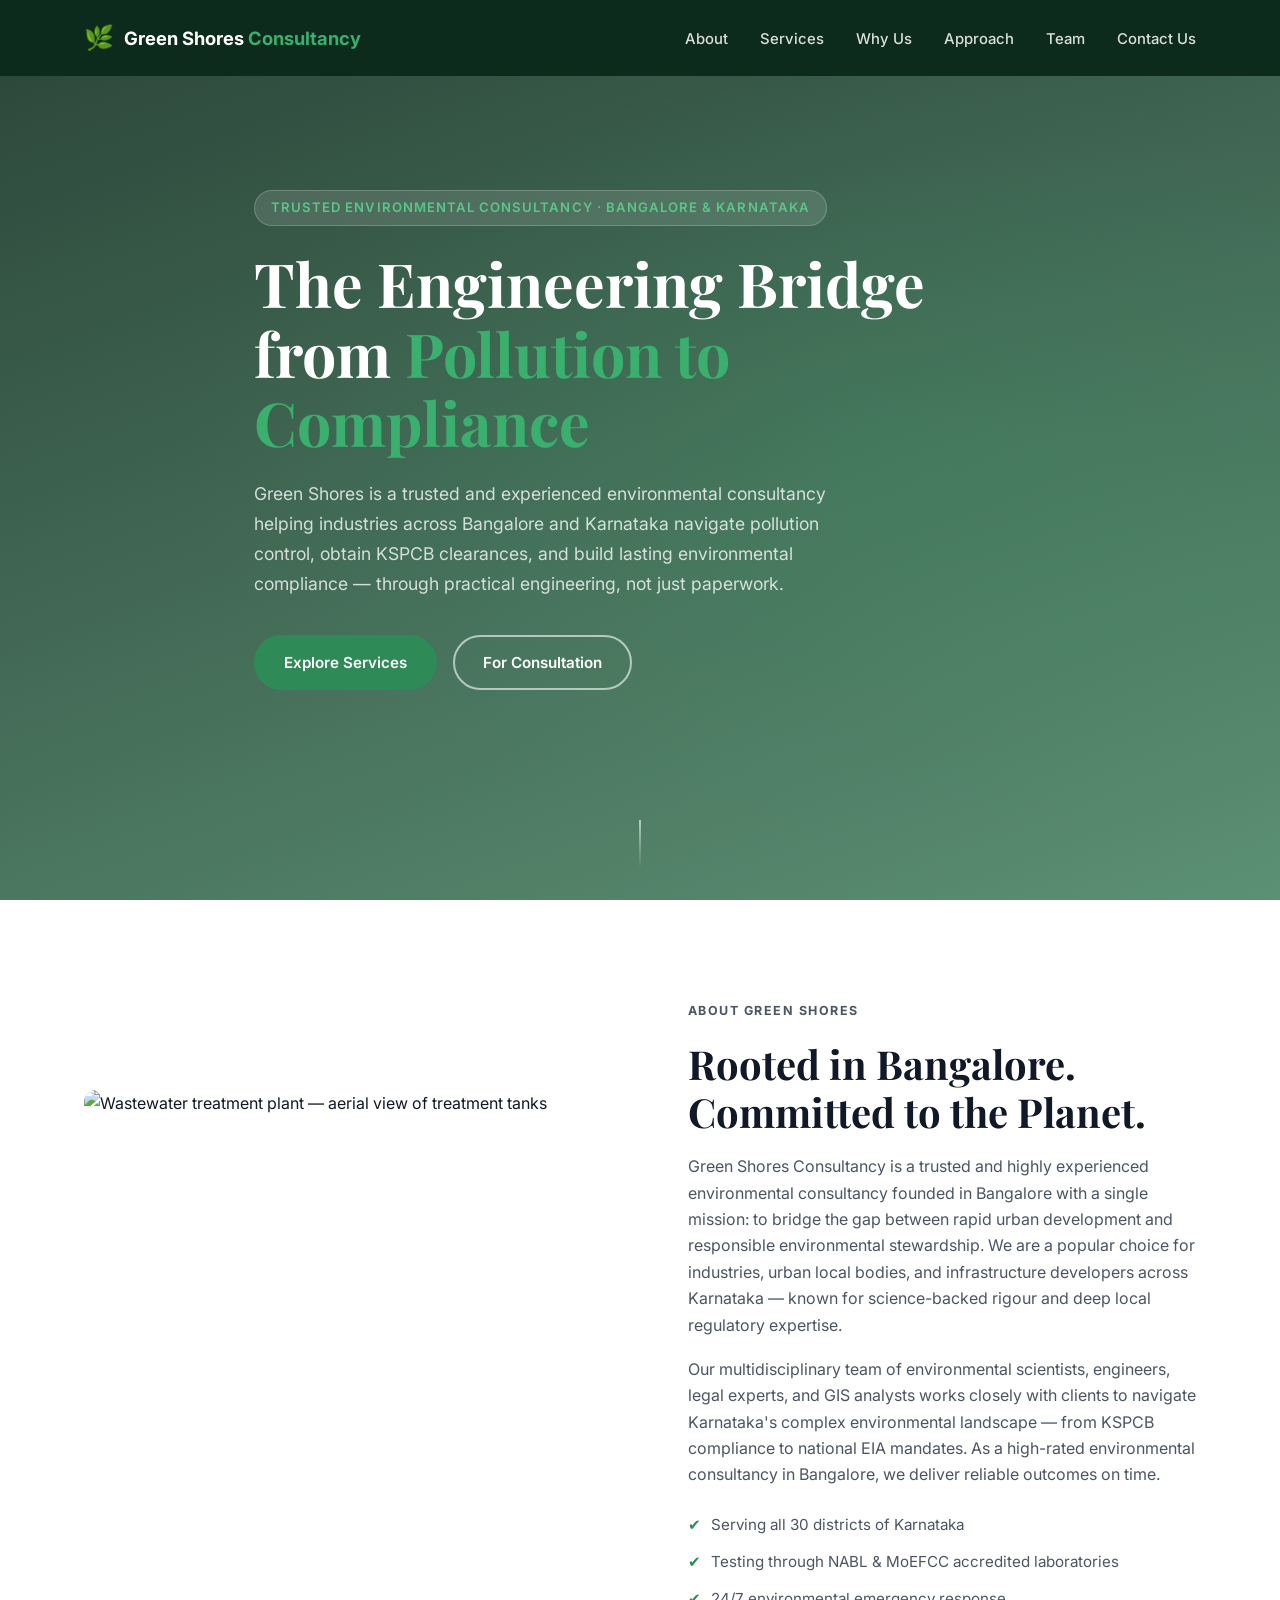
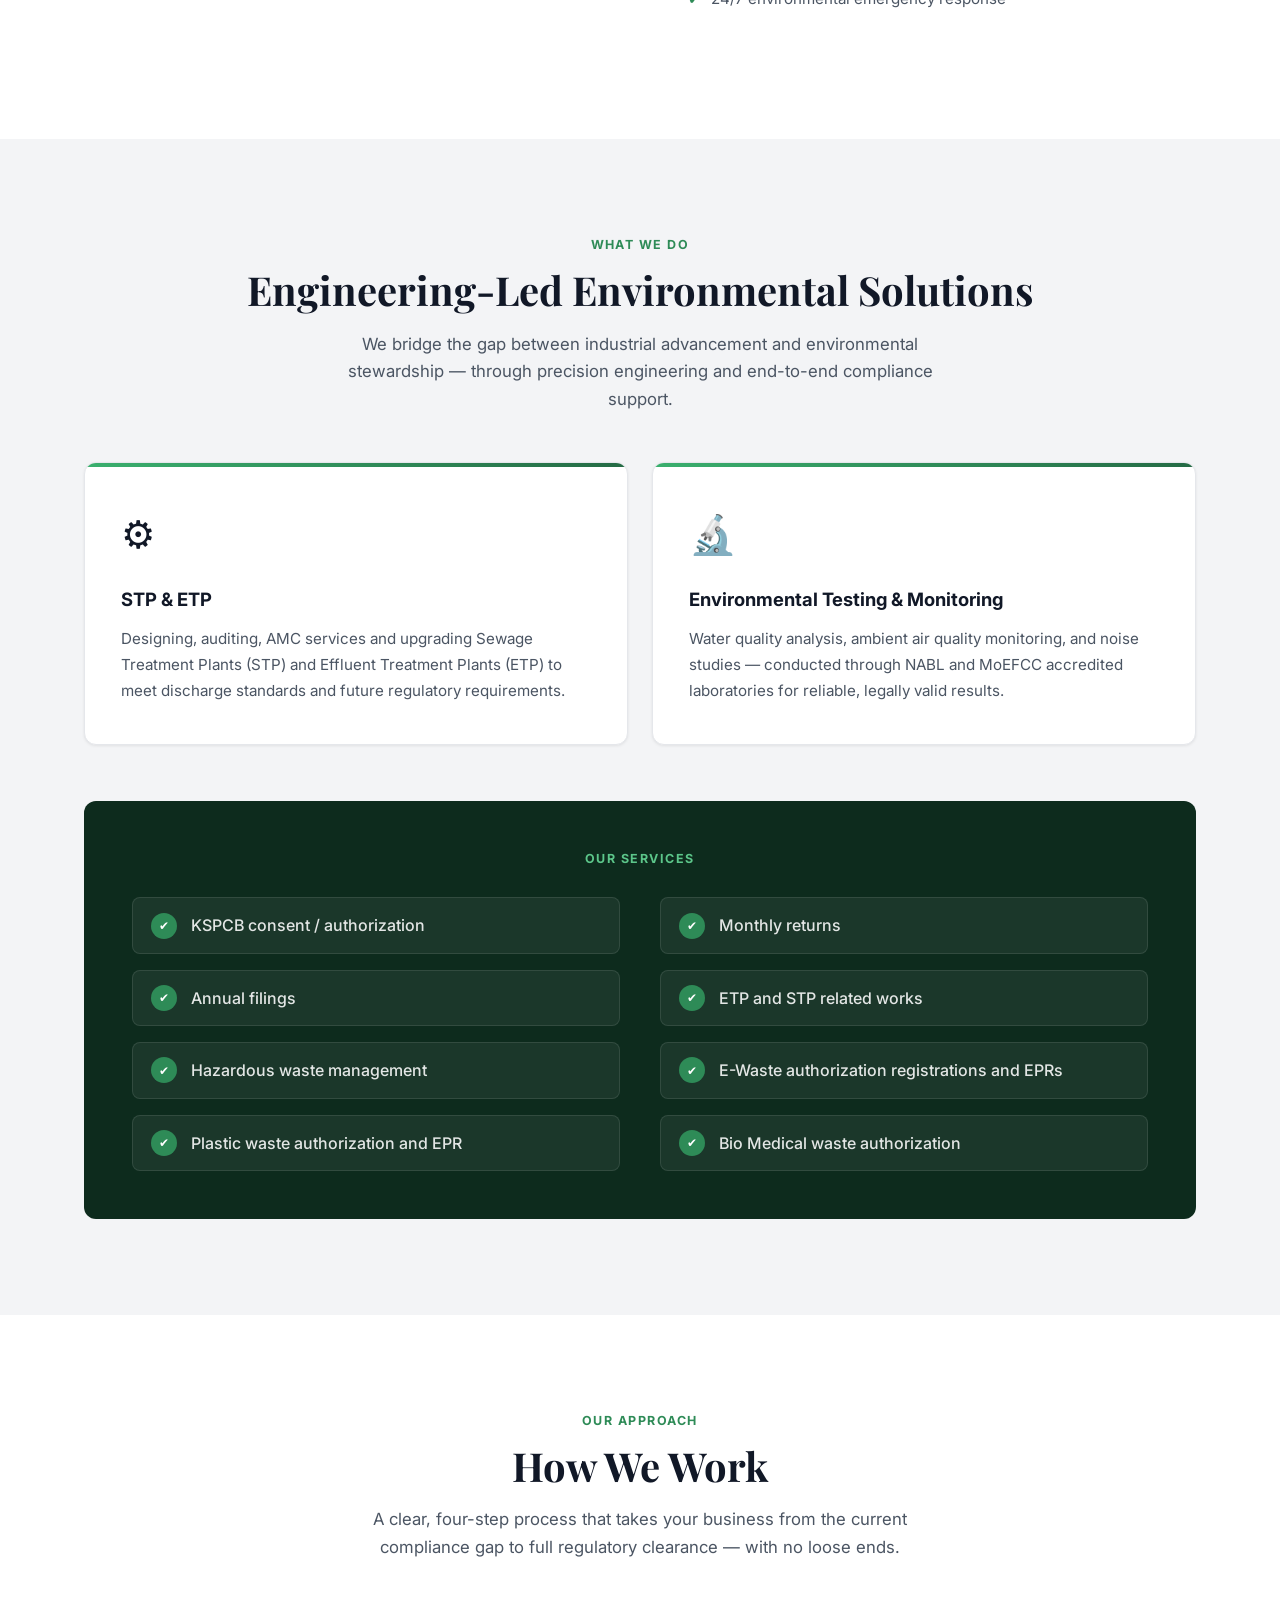
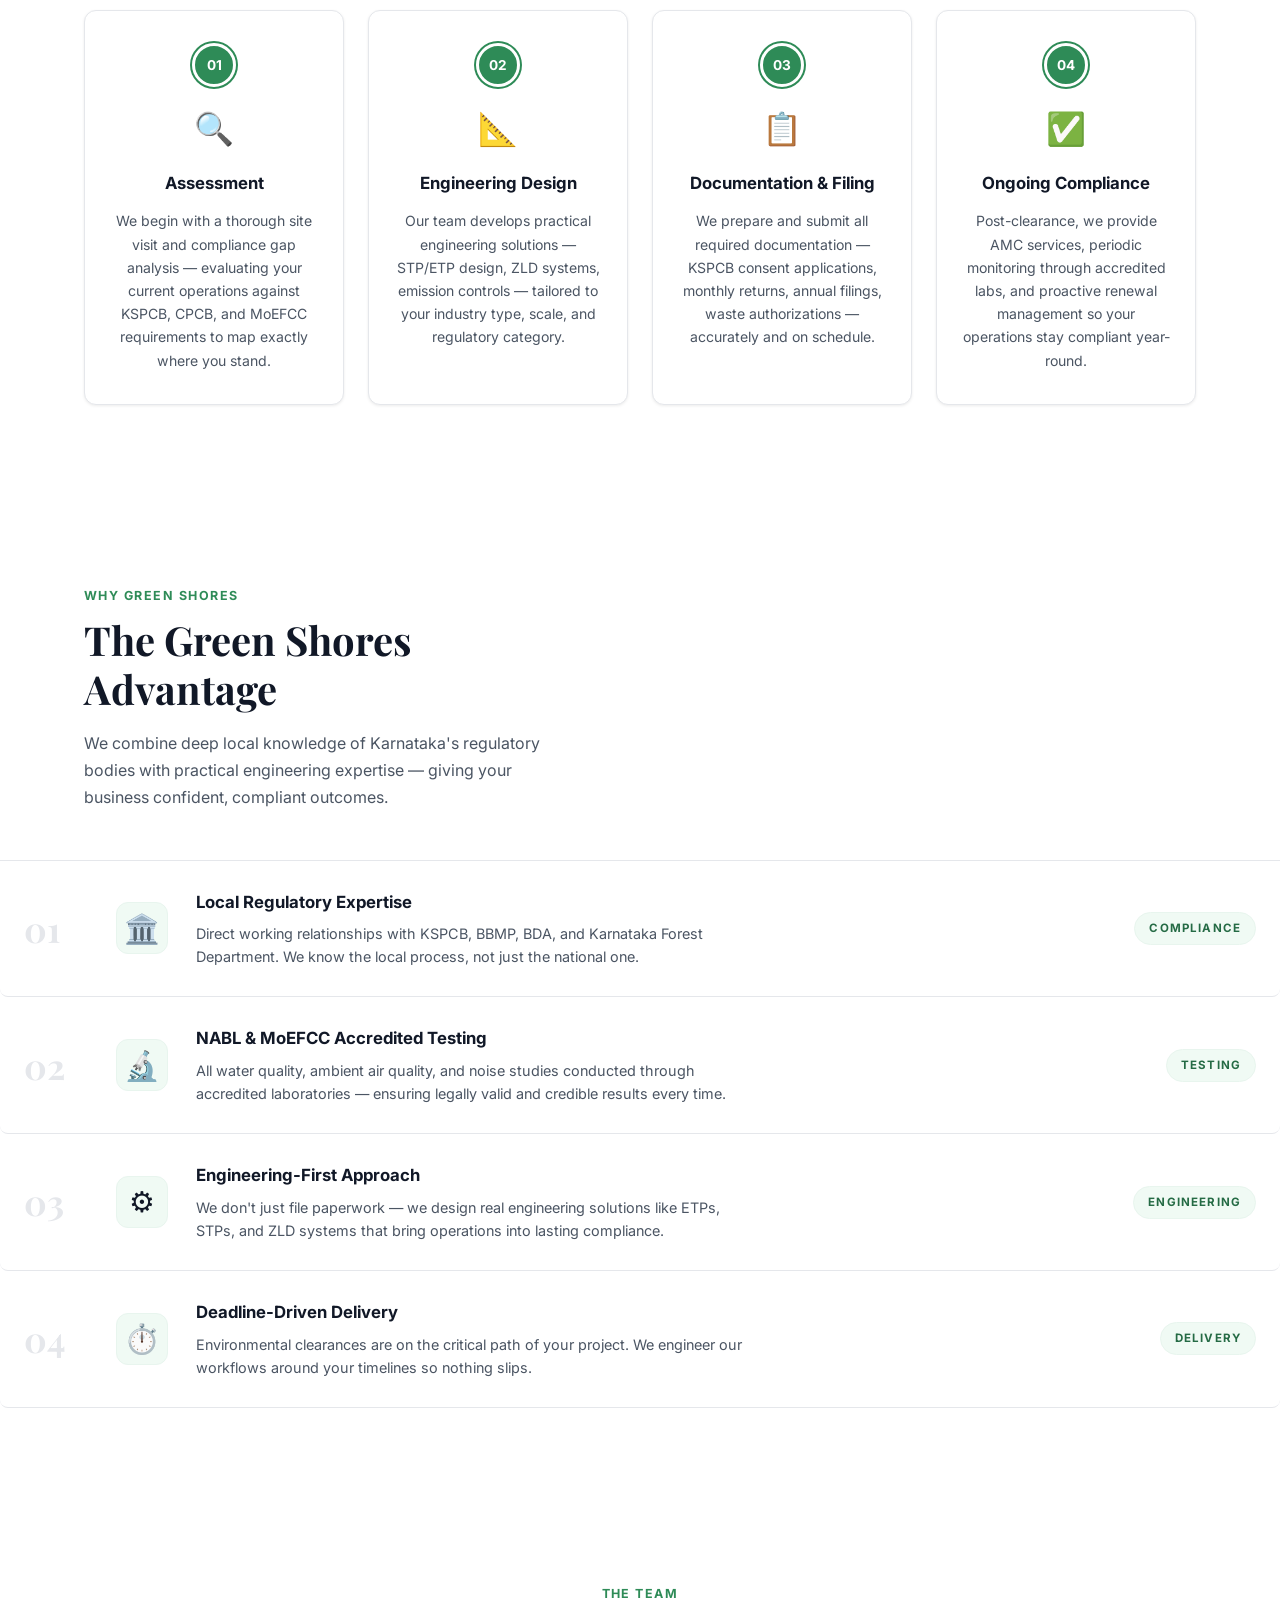
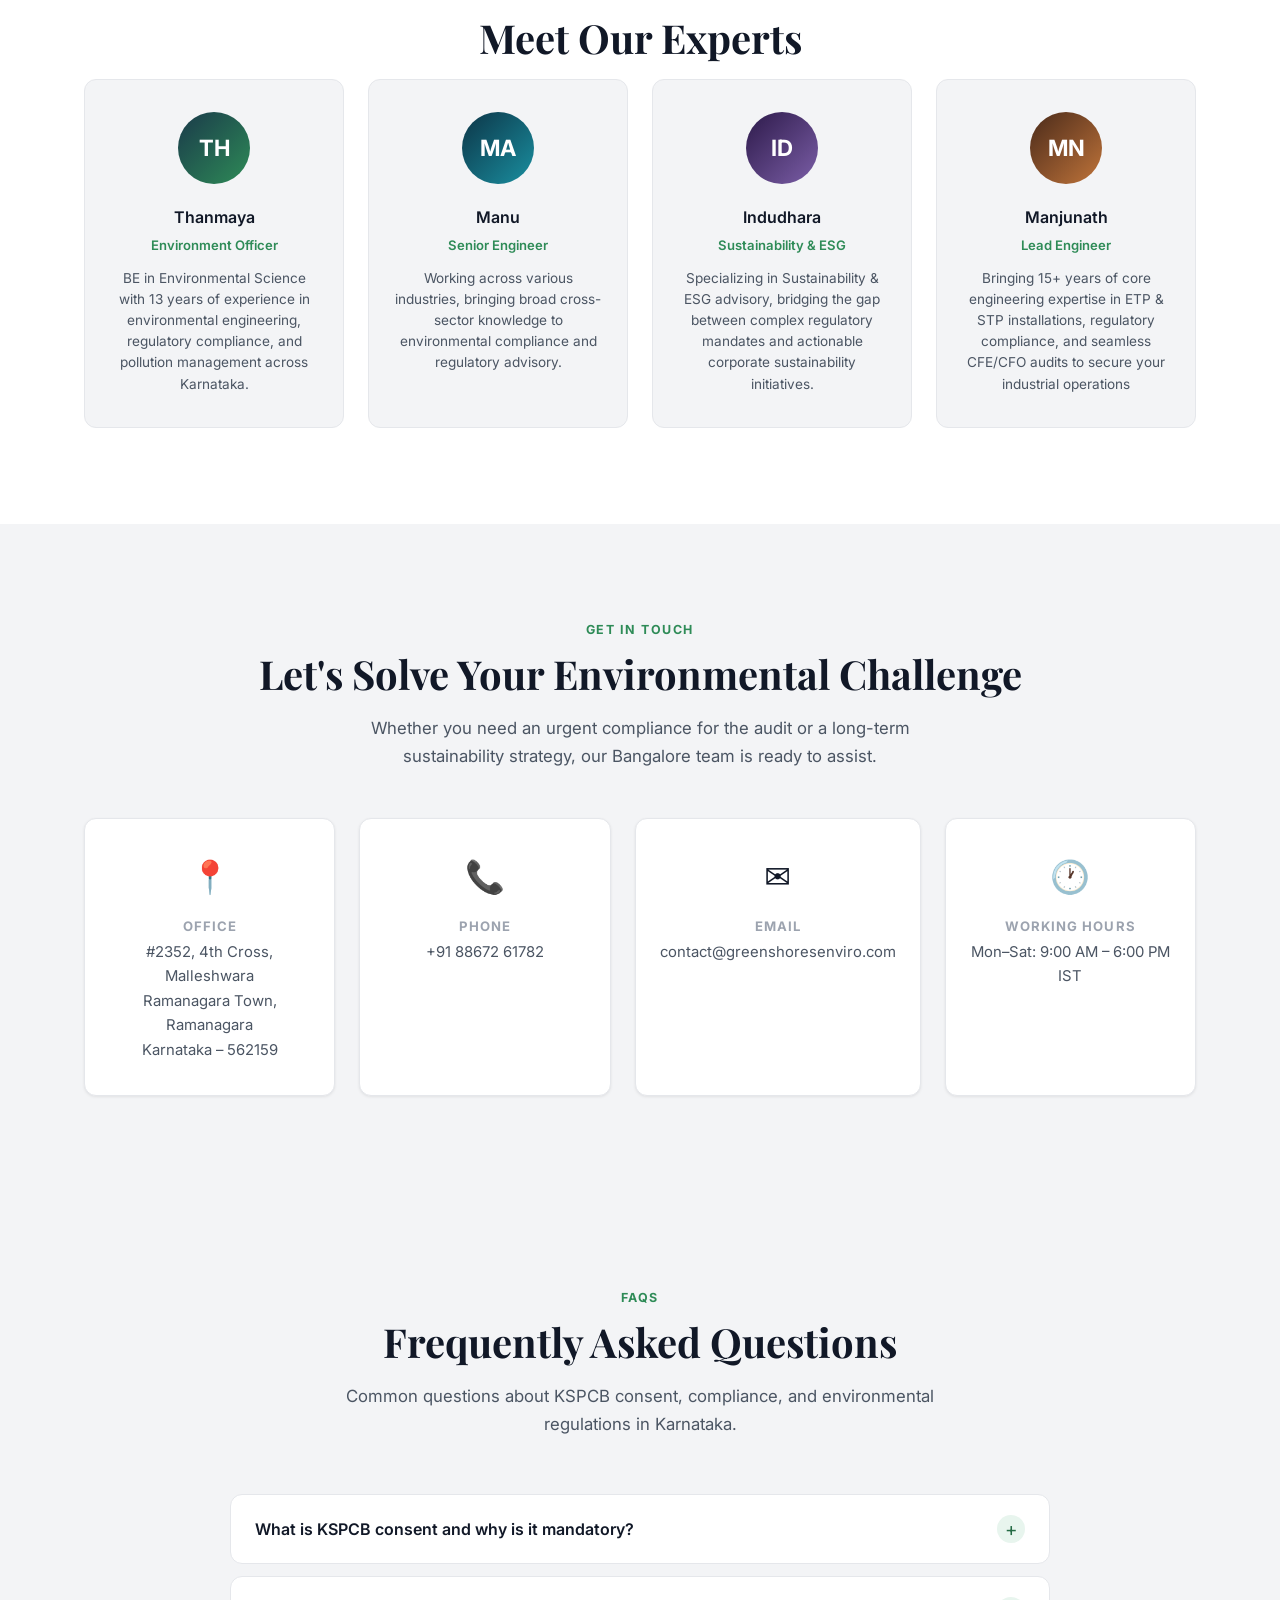
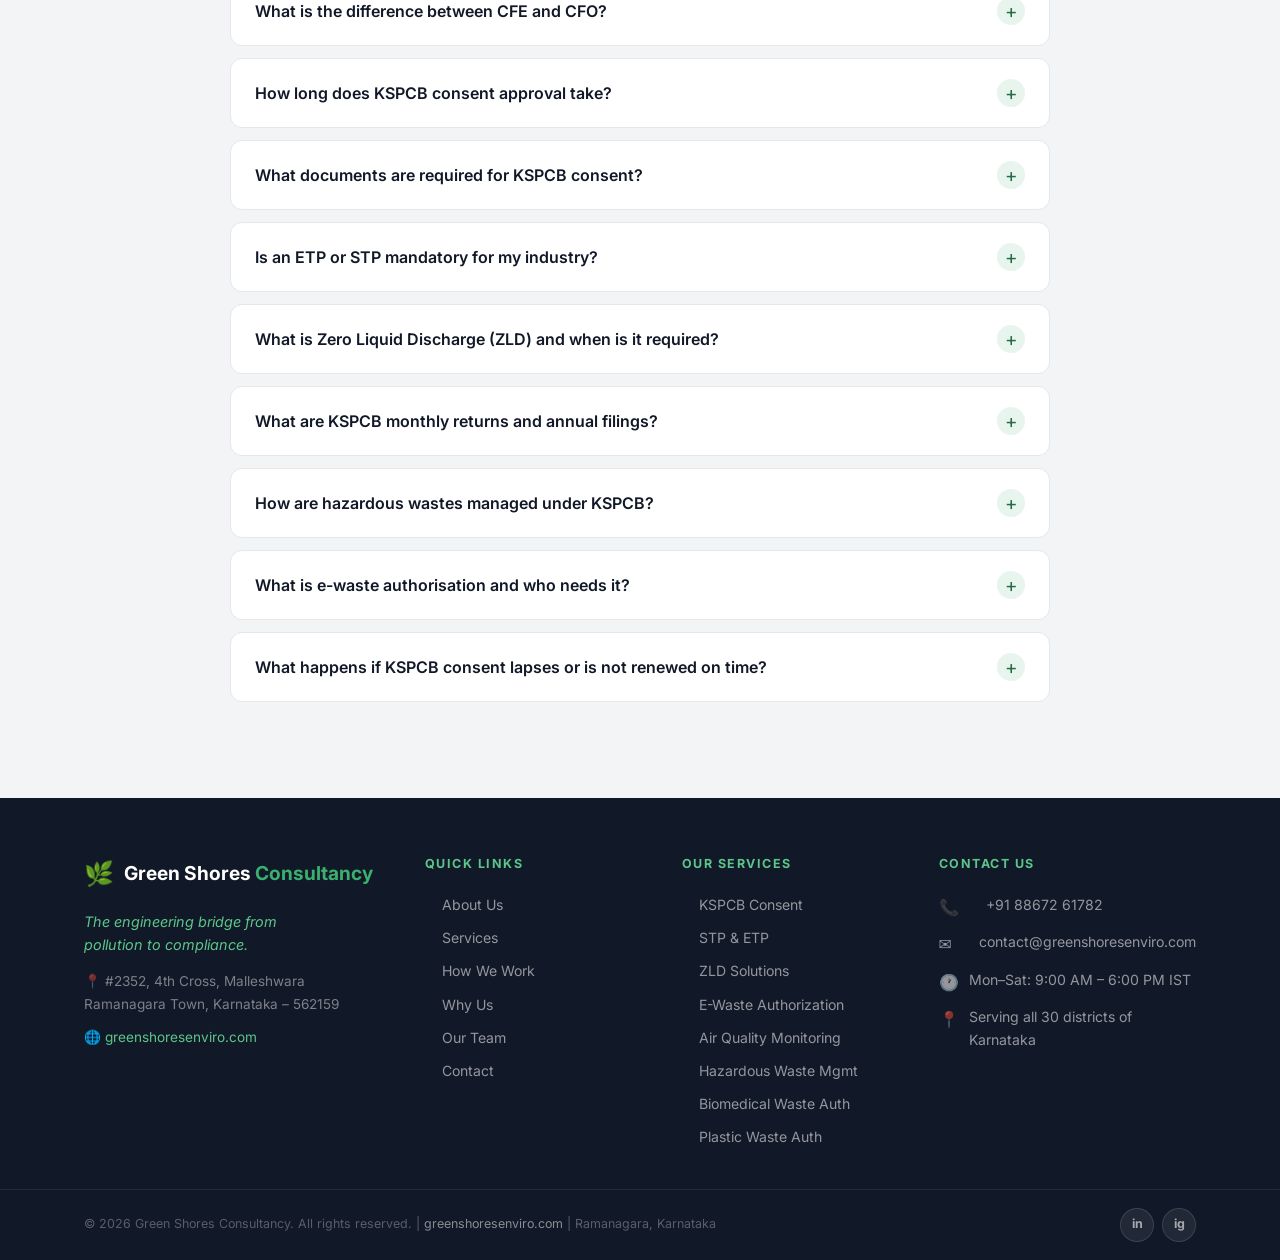
==== index.html @ 663c4e3e "Initial commit: Green Shores Enviro website" ====
<!DOCTYPE html>
<html lang="en">
<head>
  <meta charset="UTF-8" />
  <meta name="viewport" content="width=device-width, initial-scale=1.0" />
  <title>Green Shores Consultancy | Environmental Solutions – Bangalore & Karnataka</title>
  <meta name="description" content="Green Shores Consultancy — trusted environmental consultant in Bangalore for KSPCB CTE/CTO consent, ETP & STP design, ZLD systems, pollution control, hazardous waste, e-waste authorization, and full regulatory compliance across Karnataka." />
  <meta name="keywords" content="
    Green Shores Consultancy Bangalore, Green Shores Enviro,
    environmental consultancy, environmental consultancy in Bangalore, environmental consultant in Bangalore, environmental consultancy in Karnataka,
    environmental consultant Bangalore, environmental consultancy Bangalore, environmental consultancy Karnataka,
    KSPCB consent Bangalore, KSPCB CTE CTO consultant, KSPCB consent Karnataka, KSPCB NOC consultant Bangalore, KSPCB authorization consultant,
    ETP consultant Bangalore, STP consultant Bangalore, ETP STP design Bangalore, effluent treatment plant consultant Karnataka, sewage treatment plant consultant Bangalore,
    pollution control consultant Bangalore, pollution control consultant Karnataka,
    ZLD consultant Bangalore, zero liquid discharge Karnataka,
    environmental compliance consultant Bangalore, environmental compliance Karnataka,
    hazardous waste management consultant Bangalore, e-waste authorization consultant Bangalore, biomedical waste authorization Karnataka, plastic waste authorization consultant,
    environmental testing Bangalore, water quality testing Bangalore, ambient air quality monitoring Bangalore, noise monitoring Karnataka,
    environmental clearance consultant Bangalore, CTE CTO Karnataka, environmental engineering company Bangalore,
    trusted environmental consultancy Bangalore, trusted environmental consultant Karnataka,
    best environmental consultancy Bangalore, top environmental consultancy Karnataka,
    high rated environmental consultancy Bangalore, popular environmental consultancy Karnataka,
    reliable environmental consultant Bangalore, experienced environmental consultant Karnataka,
    environmental consultants in Bangalore, best environmental consultancy firms in Bengaluru,
    KSPCB consultants in Bangalore, KSPCB CFE CFO consultants Bangalore,
    pollution control board approval consultants in Bangalore,
    KSPCB consent to establish consultants, KSPCB compliance audit services,
    ETP STP consultants in Bangalore, sewage treatment plant manufacturers in Bangalore,
    effluent treatment plant design companies Bengaluru,
    waste management consultants in Bangalore, industrial water treatment consultants Bangalore,
    sustainability consulting firms in Bengaluru
  " />
  <meta name="robots" content="index, follow" />
  <meta name="author" content="Green Shores Consultancy" />
  <link rel="canonical" href="https://greenshoresenviro.com/" />

  <!-- Open Graph / Social sharing -->
  <meta property="og:type" content="website" />
  <meta property="og:url" content="https://greenshoresenviro.com/" />
  <meta property="og:title" content="Green Shores Consultancy | Environmental Solutions – Bangalore" />
  <meta property="og:description" content="Trusted environmental consultant in Bangalore — KSPCB CTE/CTO consent, ETP & STP design, ZLD systems, hazardous waste, e-waste authorization, and full compliance across Karnataka." />
  <meta property="og:locale" content="en_IN" />
  <meta property="og:site_name" content="Green Shores Consultancy | Green Shores Enviro" />

  <!-- Local Business structured data -->
  <script type="application/ld+json">
  {
    "@context": "https://schema.org",
    "@type": "ProfessionalService",
    "name": "Green Shores Consultancy",
    "alternateName": "Green Shores Enviro",
    "description": "Engineering-led environmental consultancy offering KSPCB consent, ETP/STP design, ZLD systems, pollution control, and full regulatory compliance across Bangalore and Karnataka.",
    "url": "https://greenshoresenviro.com/",
    "telephone": "+918867261782",
    "email": "contact@greenshoresenviro.com",
    "address": {
      "@type": "PostalAddress",
      "streetAddress": "#2352, 4th Cross, Malleshwara",
      "addressLocality": "Ramanagara",
      "addressRegion": "Karnataka",
      "postalCode": "562159",
      "addressCountry": "IN"
    },
    "areaServed": [
      {"@type": "City", "name": "Bangalore"},
      {"@type": "State", "name": "Karnataka"}
    ],
    "openingHoursSpecification": {
      "@type": "OpeningHoursSpecification",
      "dayOfWeek": ["Monday","Tuesday","Wednesday","Thursday","Friday","Saturday"],
      "opens": "09:00",
      "closes": "18:00"
    },
    "hasOfferCatalog": {
      "@type": "OfferCatalog",
      "name": "Environmental Consulting Services",
      "itemListElement": [
        {"@type": "Offer", "itemOffered": {"@type": "Service", "name": "KSPCB Consent and Authorization"}},
        {"@type": "Offer", "itemOffered": {"@type": "Service", "name": "STP and ETP Design and AMC"}},
        {"@type": "Offer", "itemOffered": {"@type": "Service", "name": "Zero Liquid Discharge (ZLD) Systems"}},
        {"@type": "Offer", "itemOffered": {"@type": "Service", "name": "Environmental Testing and Monitoring"}},
        {"@type": "Offer", "itemOffered": {"@type": "Service", "name": "Hazardous and Solid Waste Management"}},
        {"@type": "Offer", "itemOffered": {"@type": "Service", "name": "E-Waste Authorization and EPR"}},
        {"@type": "Offer", "itemOffered": {"@type": "Service", "name": "Biomedical Waste Authorization"}},
        {"@type": "Offer", "itemOffered": {"@type": "Service", "name": "Plastic Waste Authorization"}}
      ]
    },
    "knowsAbout": [
      "KSPCB CTE CTO consent", "KSPCB CFE CFO consent", "KSPCB NOC Karnataka", "KSPCB compliance audit", "Karnataka environmental law",
      "ETP design", "STP design", "ZLD zero liquid discharge", "effluent treatment plant",
      "sewage treatment plant", "pollution control", "environmental impact assessment",
      "MoEFCC compliance", "CPCB regulations", "hazardous waste management",
      "e-waste authorization EPR", "biomedical waste authorization", "plastic waste authorization",
      "ambient air quality monitoring", "water quality testing", "noise monitoring",
      "environmental compliance audit", "annual environmental returns Karnataka"
    ]
  }
  </script>

  <link rel="stylesheet" href="styles.css" />
  <link rel="preconnect" href="https://fonts.googleapis.com" />
  <link href="https://fonts.googleapis.com/css2?family=Inter:wght@300;400;500;600;700&family=Playfair+Display:wght@600;700&display=swap" rel="stylesheet" />
</head>
<body>

  <!-- ======= NAVBAR ======= -->
  <header id="navbar">
    <div class="container nav-inner">
      <a href="#hero" class="logo">
        <span class="logo-icon">🌿</span>
        <span class="logo-text">Green Shores<span class="accent"> Consultancy</span></span>
      </a>
      <nav>
        <ul class="nav-links" id="navLinks">
          <li><a href="#about">About</a></li>
          <li><a href="#services">Services</a></li>
          <li><a href="#why-us">Why Us</a></li>
          <li><a href="#projects">Approach</a></li>
          <li><a href="#team">Team</a></li>
          <li><a href="#contact">Contact Us</a></li>
        </ul>
        <button class="hamburger" id="hamburger" aria-label="Toggle menu">
          <span></span><span></span><span></span>
        </button>
      </nav>
    </div>
  </header>

  <!-- ======= HERO ======= -->
  <section id="hero">
    <div class="hero-overlay"></div>
    <div class="container hero-content">
      <h1 class="hero-tag">Trusted Environmental Consultancy · Bangalore & Karnataka</h1>
      <h1>The Engineering Bridge from <span class="accent">Pollution to Compliance</span></h1>
      <p class="hero-sub">Green Shores is a trusted and experienced environmental consultancy helping industries across Bangalore and Karnataka navigate pollution control, obtain KSPCB clearances, and build lasting environmental compliance — through practical engineering, not just paperwork.</p>
      <div class="hero-cta">
        <a href="#services" class="btn btn-primary">Explore Services</a>
        <a href="#contact" class="btn btn-outline">For Consultation</a>
      </div>
      <!-- <div class="hero-stats">
        <div class="stat"><span class="stat-num" data-target="150">0</span><span>+</span><p>Projects Completed</p></div>
        <div class="stat"><span class="stat-num" data-target="12">0</span><span>+</span><p>Years Experience</p></div>
        <div class="stat"><span class="stat-num" data-target="80">0</span><span>+</span><p>Clients Served</p></div>
        <div class="stat"><span class="stat-num" data-target="100">0</span><span>%</span><p>Compliance Rate</p></div>
      </div> -->
    </div>
    <div class="hero-scroll">
      <span></span>
    </div>
  </section>

  <!-- ======= TRUST LOGOS ======= -->
  <!-- <section id="trust">
    <div class="container">
      <p class="trust-label">Trusted by leading organisations across Karnataka</p>
      <div class="trust-logos">
        <span>KSPCB Empanelled</span>
        <span>MoEFCC Accredited</span>
        <span>ISO 14001 Certified</span>
        <span>NABET Accredited</span>
        <span>CPCB Registered</span>
      </div>
    </div>
  </section> -->

  <!-- ======= ABOUT ======= -->
  <section id="about">
    <div class="container about-grid">
      <div class="about-image">
        <div class="about-img-wrap">
          <img src="https://images.unsplash.com/photo-1533077162801-86490c593afb?w=800&q=80"
               alt="Wastewater treatment plant — aerial view of treatment tanks" loading="lazy"/>
        </div>
      </div>
      <div class="about-text">
        <p class="section-tag">About Green Shores</p>
        <h2 class="section-title">Rooted in Bangalore. Committed to the Planet.</h2>
        <p>Green Shores Consultancy is a trusted and highly experienced environmental consultancy founded in Bangalore with a single mission: to bridge the gap between rapid urban development and responsible environmental stewardship. We are a popular choice for industries, urban local bodies, and infrastructure developers across Karnataka — known for science-backed rigour and deep local regulatory expertise.</p>
        <p>Our multidisciplinary team of environmental scientists, engineers, legal experts, and GIS analysts works closely with clients to navigate Karnataka's complex environmental landscape — from KSPCB compliance to national EIA mandates. As a high-rated environmental consultancy in Bangalore, we deliver reliable outcomes on time.</p>
        <ul class="about-highlights">
          <!-- <li><span class="check">✔</span> Headquartered in Whitefield, Bangalore</li> -->
          <li><span class="check">✔</span> Serving all 30 districts of Karnataka</li>
          <li><span class="check">✔</span> Testing through NABL & MoEFCC accredited laboratories</li>
          <li><span class="check">✔</span> 24/7 environmental emergency response</li>
        </ul>
        <!-- <a href="#contact" class="btn btn-primary">Talk to Our Experts</a> -->
      </div>
    </div>
  </section>

  <!-- ======= SERVICES ======= -->
  <section id="services">
    <div class="container">
      <p class="section-tag center">What We Do</p>
      <h2 class="section-title center">Engineering-Led Environmental Solutions</h2>
      <p class="section-sub center">We bridge the gap between industrial advancement and environmental stewardship — through precision engineering and end-to-end compliance support.</p>

      <!-- What We Do cards -->
      <div class="what-we-do-grid">
        <div class="wwd-card">
          <div class="wwd-icon">⚙️</div>
          <h3>STP & ETP</h3>
          <p>Designing, auditing, AMC services and upgrading Sewage Treatment Plants (STP) and Effluent Treatment Plants (ETP) to meet discharge standards and future regulatory requirements.</p>
        </div>
        <div class="wwd-card">
          <div class="wwd-icon">🔬</div>
          <h3>Environmental Testing & Monitoring</h3>
          <p>Water quality analysis, ambient air quality monitoring, and noise studies — conducted through NABL and MoEFCC accredited laboratories for reliable, legally valid results.</p>
        </div>
      </div>

      <!-- Our Services list -->
      <div class="our-services-wrap">
        <p class="section-tag center">Our Services</p>
        <ul class="services-list">
          <li><span class="sl-check">✔</span><span>KSPCB consent / authorization</span></li>
          <li><span class="sl-check">✔</span><span>Monthly returns</span></li>
          <li><span class="sl-check">✔</span><span>Annual filings</span></li>
          <li><span class="sl-check">✔</span><span>ETP and STP related works</span></li>
          <li><span class="sl-check">✔</span><span>Hazardous waste management</span></li>
          <li><span class="sl-check">✔</span><span>E-Waste authorization registrations and EPRs</span></li>
          <li><span class="sl-check">✔</span><span>Plastic waste authorization and EPR</span></li>
          <li><span class="sl-check">✔</span><span>Bio Medical waste authorization</span></li>
        </ul>
      </div>

    </div>
  </section>

  <!-- ======= HOW WE WORK ======= -->
  <section id="projects">
    <div class="container">
      <p class="section-tag center">Our Approach</p>
      <h2 class="section-title center">How We Work</h2>
      <p class="section-sub center">A clear, four-step process that takes your business from the current compliance gap to full regulatory clearance — with no loose ends.</p>
      <div class="process-grid">

        <div class="process-card">
          <div class="process-num">01</div>
          <div class="process-icon">🔍</div>
          <h3>Assessment</h3>
          <p>We begin with a thorough site visit and compliance gap analysis — evaluating your current operations against KSPCB, CPCB, and MoEFCC requirements to map exactly where you stand.</p>
        </div>

        <div class="process-card">
          <div class="process-num">02</div>
          <div class="process-icon">📐</div>
          <h3>Engineering Design</h3>
          <p>Our team develops practical engineering solutions — STP/ETP design, ZLD systems, emission controls — tailored to your industry type, scale, and regulatory category.</p>
        </div>

        <div class="process-card">
          <div class="process-num">03</div>
          <div class="process-icon">📋</div>
          <h3>Documentation & Filing</h3>
          <p>We prepare and submit all required documentation — KSPCB consent applications, monthly returns, annual filings, waste authorizations — accurately and on schedule.</p>
        </div>

        <div class="process-card">
          <div class="process-num">04</div>
          <div class="process-icon">✅</div>
          <h3>Ongoing Compliance</h3>
          <p>Post-clearance, we provide AMC services, periodic monitoring through accredited labs, and proactive renewal management so your operations stay compliant year-round.</p>
        </div>

      </div>
    </div>
  </section>

  <!-- ======= WHY US ======= -->
  <section id="why-us">
    <div class="why-header">
      <div class="container">
        <p class="section-tag">Why Green Shores</p>
        <h2 class="section-title">The Green Shores Advantage</h2>
        <p class="why-intro">We combine deep local knowledge of Karnataka's regulatory bodies with practical engineering expertise — giving your business confident, compliant outcomes.</p>
      </div>
    </div>
    <div class="why-rows">
      <div class="why-row">
        <div class="why-row-num">01</div>
        <div class="why-row-icon">🏛️</div>
        <div class="why-row-body">
          <h4>Local Regulatory Expertise</h4>
          <p>Direct working relationships with KSPCB, BBMP, BDA, and Karnataka Forest Department. We know the local process, not just the national one.</p>
        </div>
        <div class="why-row-tag">Compliance</div>
      </div>
      <div class="why-row">
        <div class="why-row-num">02</div>
        <div class="why-row-icon">🔬</div>
        <div class="why-row-body">
          <h4>NABL & MoEFCC Accredited Testing</h4>
          <p>All water quality, ambient air quality, and noise studies conducted through accredited laboratories — ensuring legally valid and credible results every time.</p>
        </div>
        <div class="why-row-tag">Testing</div>
      </div>
      <div class="why-row">
        <div class="why-row-num">03</div>
        <div class="why-row-icon">⚙️</div>
        <div class="why-row-body">
          <h4>Engineering-First Approach</h4>
          <p>We don't just file paperwork — we design real engineering solutions like ETPs, STPs, and ZLD systems that bring operations into lasting compliance.</p>
        </div>
        <div class="why-row-tag">Engineering</div>
      </div>
      <div class="why-row">
        <div class="why-row-num">04</div>
        <div class="why-row-icon">⏱️</div>
        <div class="why-row-body">
          <h4>Deadline-Driven Delivery</h4>
          <p>Environmental clearances are on the critical path of your project. We engineer our workflows around your timelines so nothing slips.</p>
        </div>
        <div class="why-row-tag">Delivery</div>
      </div>
    </div>
  </section>

  <!-- ======= TEAM ======= -->
  <section id="team">
    <div class="container">
      <p class="section-tag center">The Team</p>
      <h2 class="section-title center">Meet Our Experts</h2>
      <div class="team-grid">

        <div class="team-card">
          <div class="team-avatar av-5">TH</div>
          <h4>Thanmaya</h4>
          <p class="team-role">Environment Officer</p>
          <p class="team-bio">BE in Environmental Science with 13 years of experience in environmental engineering, regulatory compliance, and pollution management across Karnataka.</p>
        </div>

        <div class="team-card">
          <div class="team-avatar av-2">MA</div>
          <h4>Manu</h4>
          <p class="team-role">Senior Engineer</p>
          <p class="team-bio">Working across various industries, bringing broad cross-sector knowledge to environmental compliance and regulatory advisory.</p>
        </div>

        <div class="team-card">
          <div class="team-avatar av-3">ID</div>
          <h4>Indudhara</h4>
          <p class="team-role">Sustainability & ESG</p>
          <p class="team-bio">Specializing in Sustainability & ESG advisory, bridging the gap between complex regulatory mandates and actionable corporate sustainability initiatives.</p>
        </div>

        <div class="team-card">
          <div class="team-avatar av-4">MN</div>
          <h4>Manjunath</h4>
          <p class="team-role">Lead Engineer</p>
          <p class="team-bio">Bringing 15+ years of core engineering expertise in ETP & STP installations, regulatory compliance, and seamless CFE/CFO audits to secure your industrial operations</p>
        </div>

        

      </div>
    </div>
  </section>

  <!-- ======= TESTIMONIALS ======= -->
  <!-- ======= CONTACT ======= -->
  <section id="contact">
    <div class="container">
      <p class="section-tag center">Get in Touch</p>
      <h2 class="section-title center">Let's Solve Your Environmental Challenge</h2>
      <p class="section-sub center">Whether you need an urgent compliance for the audit or a long-term sustainability strategy, our Bangalore team is ready to assist.</p>
      <div class="contact-details-grid">
        <div class="contact-item">
          <span class="c-icon">📍</span>
          <div>
            <strong>Office</strong>
            <p>#2352, 4th Cross, Malleshwara<br/>Ramanagara Town, Ramanagara<br/>Karnataka – 562159</p>
          </div>
        </div>
        <div class="contact-item">
          <span class="c-icon">📞</span>
          <div>
            <strong>Phone</strong>
            <p>+91 88672 61782</p>
          </div>
        </div>
        <div class="contact-item">
          <span class="c-icon">✉️</span>
          <div>
            <strong>Email</strong>
            <p>contact@greenshoresenviro.com</p>
          </div>
        </div>
        <div class="contact-item">
          <span class="c-icon">🕐</span>
          <div>
            <strong>Working Hours</strong>
            <p>Mon–Sat: 9:00 AM – 6:00 PM IST</p>
          </div>
        </div>
      </div>
    </div>
  </section>

  <!-- ======= FAQ ======= -->
  <section id="faq">
    <div class="container">
      <p class="section-tag center">FAQs</p>
      <h2 class="section-title center">Frequently Asked Questions</h2>
      <p class="section-sub center">Common questions about KSPCB consent, compliance, and environmental regulations in Karnataka.</p>

      <div class="faq-list">

        <div class="faq-item">
          <button class="faq-q" aria-expanded="false">
            What is KSPCB consent and why is it mandatory?
            <span class="faq-icon"></span>
          </button>
          <div class="faq-a">
            <p>KSPCB (Karnataka State Pollution Control Board) consent is a mandatory approval for any industry or establishment that generates air emissions, liquid effluents, or solid/hazardous waste. Operating without valid consent is a legal violation under the Water Act (1974) and Air Act (1981), and can result in closure notices, penalties, or criminal liability.</p>
          </div>
        </div>

        <div class="faq-item">
          <button class="faq-q" aria-expanded="false">
            What is the difference between CFE and CFO?
            <span class="faq-icon"></span>
          </button>
          <div class="faq-a">
            <p><strong>CFE (Consent for Establishment)</strong> — obtained before construction begins. It is a No Objection Certificate confirming the proposed activity meets environmental norms.<br/><br/><strong>CFO (Consent for Operation)</strong> — obtained after construction is complete and before production begins. Both are mandatory under KSPCB regulations.</p>
          </div>
        </div>

        <div class="faq-item">
          <button class="faq-q" aria-expanded="false">
            How long does KSPCB consent approval take?
            <span class="faq-icon"></span>
          </button>
          <div class="faq-a">
            <p>Timelines depend on the industry category (Red, Orange, Green, or White):<br/>— <strong>Green / White:</strong> 15–30 days<br/>— <strong>Orange:</strong> 30–60 days<br/>— <strong>Red:</strong> 60–90 days (may involve site inspection)<br/>Delays most often occur due to incomplete applications. Green Shores ensures all submissions are complete on the first attempt.</p>
          </div>
        </div>

        <div class="faq-item">
          <button class="faq-q" aria-expanded="false">
            What documents are required for KSPCB consent?
            <span class="faq-icon"></span>
          </button>
          <div class="faq-a">
            <p>Core documents include: site plan and layout, process flow diagram, raw material and product details, ETP/STP design, pollution control measures, land ownership/lease documents, local body NOC, and factory licence. Additional documents may be required based on industry category. Green Shores prepares and verifies all documentation before submission.</p>
          </div>
        </div>

        <div class="faq-item">
          <button class="faq-q" aria-expanded="false">
            Is an ETP or STP mandatory for my industry?
            <span class="faq-icon"></span>
          </button>
          <div class="faq-a">
            <p>Yes, if your industry generates process effluent or sewage that cannot meet KSPCB discharge norms without treatment. An <strong>ETP</strong> is required for industrial process wastewater. An <strong>STP</strong> is mandatory for establishments generating 20+ KLD of sewage. KSPCB will not grant CFO without a functional ETP/STP where applicable.</p>
          </div>
        </div>

        <div class="faq-item">
          <button class="faq-q" aria-expanded="false">
            What is Zero Liquid Discharge (ZLD) and when is it required?
            <span class="faq-icon"></span>
          </button>
          <div class="faq-a">
            <p>ZLD is a treatment approach where all process effluent is recycled within the facility — zero liquid waste discharged to the environment. KSPCB and the NGT mandate ZLD for industries such as textile dyeing, tanneries, distilleries, sugar mills, and certain pharmaceutical units. Green Shores designs cost-effective ZLD systems tailored to your industry scale.</p>
          </div>
        </div>

        <div class="faq-item">
          <button class="faq-q" aria-expanded="false">
            What are KSPCB monthly returns and annual filings?
            <span class="faq-icon"></span>
          </button>
          <div class="faq-a">
            <p><strong>Monthly returns</strong> include effluent quality data, stack emission reports, and water consumption details. <strong>Annual filings</strong> cover a comprehensive environmental performance report. Failure to submit on time can result in consent suspension. Green Shores manages all recurring filings so nothing lapses.</p>
          </div>
        </div>

        <div class="faq-item">
          <button class="faq-q" aria-expanded="false">
            How are hazardous wastes managed under KSPCB?
            <span class="faq-icon"></span>
          </button>
          <div class="faq-a">
            <p>Under the Hazardous and Other Wastes Rules (2016), industries must obtain KSPCB authorisation, maintain a waste manifest system, store waste in designated areas, and dispose only through KSPCB-approved recyclers or TSDFs. Green Shores handles authorisation, waste audits, and coordination with approved disposal agencies.</p>
          </div>
        </div>

        <div class="faq-item">
          <button class="faq-q" aria-expanded="false">
            What is e-waste authorisation and who needs it?
            <span class="faq-icon"></span>
          </button>
          <div class="faq-a">
            <p>Under the E-Waste (Management) Rules 2022, producers, manufacturers, bulk consumers, and dealers of electrical/electronic equipment must obtain EPR (Extended Producer Responsibility) authorisation from CPCB. This includes IT companies, hospitals, educational institutions, and manufacturing firms. Green Shores manages the entire EPR registration and annual compliance process.</p>
          </div>
        </div>

        <div class="faq-item">
          <button class="faq-q" aria-expanded="false">
            What happens if KSPCB consent lapses or is not renewed on time?
            <span class="faq-icon"></span>
          </button>
          <div class="faq-a">
            <p>Operating with lapsed consent is treated as operating without consent — consequences include show-cause notices, closure directions, financial penalties, and criminal prosecution of company officers. Renewal applications must be submitted at least 4 months before expiry. Green Shores tracks renewal calendars for all clients and initiates the process proactively to ensure zero lapses.</p>
          </div>
        </div>

      </div>
    </div>
  </section>

  <!-- ======= FOOTER ======= -->
  <footer id="footer">

    <!-- Main footer body -->
    <div class="footer-body">
      <div class="container footer-body-inner">

        <div class="footer-col-brand">
          <a href="#hero" class="logo">
            <span class="logo-icon">🌿</span>
            <span class="logo-text">Green Shores<span class="accent"> Consultancy</span></span>
          </a>
          <p class="footer-tagline">The engineering bridge from<br/>pollution to compliance.</p>
          <p class="footer-address">📍 #2352, 4th Cross, Malleshwara<br/>Ramanagara Town, Karnataka – 562159</p>
          <p class="footer-website">🌐 <a href="https://greenshoresenviro.com" target="_blank" rel="noopener">greenshoresenviro.com</a></p>
        </div>

        <div class="footer-col-nav">
          <h5>Quick Links</h5>
          <ul>
            <li><a href="#about">About Us</a></li>
            <li><a href="#services">Services</a></li>
            <li><a href="#projects">How We Work</a></li>
            <li><a href="#why-us">Why Us</a></li>
            <li><a href="#team">Our Team</a></li>
            <li><a href="#contact">Contact</a></li>
          </ul>
        </div>

        <div class="footer-col-nav">
          <h5>Our Services</h5>
          <ul>
            <li><a href="#services">KSPCB Consent</a></li>
            <li><a href="#services">STP &amp; ETP</a></li>
            <li><a href="#services">ZLD Solutions</a></li>
            <li><a href="#services">E-Waste Authorization</a></li>
            <li><a href="#services">Air Quality Monitoring</a></li>
            <li><a href="#services">Hazardous Waste Mgmt</a></li>
            <li><a href="#services">Biomedical Waste Auth</a></li>
            <li><a href="#services">Plastic Waste Auth</a></li>
          </ul>
        </div>

        <div class="footer-col-nav">
          <h5>Contact Us</h5>
          <ul class="footer-contact-list">
            <li>
              <span class="fc-icon">📞</span>
              <a href="tel:+918867261782">+91 88672 61782</a>
            </li>
            <li>
              <span class="fc-icon">✉️</span>
              <a href="mailto:contact@greenshoresenviro.com">contact@greenshoresenviro.com</a>
            </li>
            <li>
              <span class="fc-icon">🕐</span>
              <span>Mon–Sat: 9:00 AM – 6:00 PM IST</span>
            </li>
            <li>
              <span class="fc-icon">📍</span>
              <span>Serving all 30 districts of Karnataka</span>
            </li>
          </ul>
        </div>

      </div>
    </div>

    <!-- Bottom bar -->
    <div class="footer-bar">
      <div class="container footer-bar-inner">
        <p>© 2026 Green Shores Consultancy. All rights reserved. | <a href="https://greenshoresenviro.com" target="_blank" rel="noopener">greenshoresenviro.com</a> | Ramanagara, Karnataka</p>
        <div class="footer-social">
          <a href="#" aria-label="LinkedIn">in</a>
          <a href="#" aria-label="Instagram">ig</a>
        </div>
      </div>
    </div>

  </footer>

  <script src="script.js"></script>
</body>
</html>
---- styles.css ----
/* ===== RESET & BASE ===== */
*, *::before, *::after { box-sizing: border-box; margin: 0; padding: 0; }

:root {
  --green-900: #0d2b1d;
  --green-800: #1a4a32;
  --green-700: #256b45;
  --green-600: #2e8b57;
  --green-500: #3aaf6e;
  --green-400: #5cc68a;
  --green-100: #e8f5ee;
  --green-50:  #f0faf4;
  --gold:      #c9a84c;
  --dark:      #111827;
  --gray-800:  #1f2937;
  --gray-600:  #4b5563;
  --gray-400:  #9ca3af;
  --gray-200:  #e5e7eb;
  --gray-100:  #f3f4f6;
  --white:     #ffffff;
  --font-body: 'Inter', system-ui, sans-serif;
  --font-head: 'Playfair Display', Georgia, serif;
  --shadow-sm: 0 1px 3px rgba(0,0,0,.08);
  --shadow-md: 0 4px 20px rgba(0,0,0,.10);
  --shadow-lg: 0 12px 40px rgba(0,0,0,.14);
  --radius:    12px;
  --transition: all 0.28s ease;
}

html { scroll-behavior: smooth; font-size: 16px; scroll-padding-top: 72px; }

body {
  font-family: var(--font-body);
  color: var(--dark);
  background: var(--white);
  line-height: 1.65;
  overflow-x: clip;
}

img { max-width: 100%; display: block; }

a { text-decoration: none; color: inherit; }

ul { list-style: none; }

.container {
  max-width: 1160px;
  margin: 0 auto;
  padding: 0 24px;
}

.accent { color: var(--green-500); }

/* ===== BUTTONS ===== */
.btn {
  display: inline-flex;
  align-items: center;
  gap: 8px;
  padding: 13px 28px;
  border-radius: 50px;
  font-weight: 600;
  font-size: 0.95rem;
  cursor: pointer;
  border: 2px solid transparent;
  transition: var(--transition);
  white-space: nowrap;
}

.btn-primary {
  background: var(--green-600);
  color: var(--white);
  border-color: var(--green-600);
}
.btn-primary:hover {
  background: var(--green-700);
  border-color: var(--green-700);
  transform: translateY(-2px);
  box-shadow: 0 6px 20px rgba(46,139,87,.35);
}

.btn-outline {
  background: transparent;
  color: var(--white);
  border-color: rgba(255,255,255,.6);
}
.btn-outline:hover {
  background: var(--white);
  color: var(--green-700);
  border-color: var(--white);
}

.btn-nav {
  background: var(--green-600);
  color: var(--white);
  padding: 10px 22px;
  font-size: 0.9rem;
}
.btn-nav:hover { background: var(--green-700); }

.btn-full { width: 100%; justify-content: center; }

.btn-arrow { transition: transform .25s; }
.btn:hover .btn-arrow { transform: translateX(4px); }

/* ===== SECTION TYPOGRAPHY ===== */
.section-tag {
  display: inline-block;
  font-size: 0.78rem;
  font-weight: 700;
  letter-spacing: .12em;
  text-transform: uppercase;
  color: var(--green-600);
  margin-bottom: 10px;
}
.section-tag.center { display: block; text-align: center; }

.section-title {
  font-family: var(--font-head);
  font-size: clamp(1.8rem, 3.5vw, 2.5rem);
  line-height: 1.22;
  color: var(--dark);
  margin-bottom: 16px;
}
.section-title.center { text-align: center; }

.section-sub {
  color: var(--gray-600);
  max-width: 620px;
  font-size: 1.05rem;
}
.section-sub.center { margin: 0 auto 48px; text-align: center; }

/* Contain internal stacking contexts so nothing leaks above the fixed navbar */
section, footer { isolation: isolate; }

/* ===== NAVBAR ===== */
#navbar {
  position: fixed;
  top: 0; left: 0; right: 0;
  z-index: 9999;
  padding: 18px 0;
  transition: var(--transition);
}
/* @media(min-height: 500px){ */
  #navbar{
    background: #0d2b1d;
  }
/* } */
#navbar.scrolled {
  background: var(--green-900);
  box-shadow: 0 4px 24px rgba(0,0,0,.28);
  padding: 12px 0;
}

#navbar.scrolled .logo-text { color: var(--white); }
#navbar.scrolled .nav-links a { color: rgba(255,255,255,.8); }
#navbar.scrolled .nav-links a:hover { color: var(--green-400); }
#navbar.scrolled .hamburger span { background: var(--white); }

.nav-inner {
  display: flex;
  align-items: center;
  justify-content: space-between;
}

.logo {
  display: flex;
  align-items: center;
  gap: 10px;
  font-weight: 700;
  font-size: 1.15rem;
}
.logo-icon { font-size: 1.5rem; }
.logo-text { color: var(--white); transition: var(--transition); }

.nav-links {
  display: flex;
  align-items: center;
  gap: 32px;
}
.nav-links a {
  color: rgba(255,255,255,.85);
  font-size: 0.93rem;
  font-weight: 500;
  transition: var(--transition);
}
.nav-links a:hover { color: var(--white); }

.hamburger {
  display: none;
  flex-direction: column;
  gap: 5px;
  background: none;
  border: none;
  cursor: pointer;
  padding: 4px;
}
.hamburger span {
  display: block;
  width: 24px; height: 2px;
  background: var(--white);
  border-radius: 2px;
  transition: var(--transition);
}

/* ===== HERO ===== */
#hero {
  position: relative;
  min-height: 100vh;
  display: flex;
  align-items: center;
  background: linear-gradient(160deg, rgba(13,43,29,.88) 0%, rgba(37,107,69,.75) 100%),
              url('https://images.unsplash.com/photo-1506905925346-21bda4d32df4?w=1920&q=80') center/cover no-repeat;
  overflow: clip;
  isolation: isolate;
}

#hero::before { content: none; }

.hero-overlay {
  position: absolute;
  inset: 0;
  background: radial-gradient(ellipse 80% 60% at 70% 50%, rgba(58,175,110,.15) 0%, transparent 70%);
}

.hero-content {
  position: relative;
  z-index: 2;
  padding: 120px 24px 80px;
  max-width: 820px;
}
.hero-content h1.hero-tag{
  font-size: 0.82rem;
  color: var(--green-400);
  font-family: var(--font-body);
  line-height: 1.65;
}
h1.hero-tag,
.hero-tag {
  display: inline-flex;
  align-items: center;
  gap: 8px;
  background: rgba(255,255,255,.12);
  border: 1px solid rgba(255,255,255,.2);
  color: var(--green-400);
  font-size: 0.82rem;
  font-weight: 600;
  letter-spacing: .08em;
  text-transform: uppercase;
  padding: 6px 16px;
  border-radius: 50px;
  margin-bottom: 24px;
}

.hero-content h1 {
  font-family: var(--font-head);
  font-size: clamp(2.2rem, 5vw, 3.8rem);
  line-height: 1.15;
  color: var(--white);
  margin-bottom: 22px;
}

.hero-sub {
  color: rgba(255,255,255,.78);
  font-size: 1.1rem;
  max-width: 600px;
  margin-bottom: 36px;
  line-height: 1.7;
}

.hero-cta {
  display: flex;
  gap: 16px;
  flex-wrap: wrap;
  margin-bottom: 60px;
}

.hero-stats {
  display: flex;
  gap: 40px;
  flex-wrap: wrap;
  padding-top: 32px;
  border-top: 1px solid rgba(255,255,255,.18);
}

.stat { color: var(--white); }
.stat-num {
  font-size: 2.4rem;
  font-weight: 700;
  font-family: var(--font-head);
  color: var(--green-400);
  line-height: 1;
}
.stat span { font-size: 1.6rem; color: var(--green-400); }
.stat p { font-size: 0.82rem; color: rgba(255,255,255,.6); margin-top: 4px; letter-spacing: .04em; text-transform: uppercase; }

.hero-scroll {
  position: absolute;
  bottom: 32px;
  left: 50%;
  transform: translateX(-50%);
  z-index: 2;
}
.hero-scroll span {
  display: block;
  width: 2px;
  height: 48px;
  background: linear-gradient(to bottom, rgba(255,255,255,.6), transparent);
  margin: 0 auto;
  animation: scrollLine 1.8s ease-in-out infinite;
}
@keyframes scrollLine { 0%,100%{opacity:1;transform:scaleY(1)} 50%{opacity:.4;transform:scaleY(.5)} }

/* ===== TRUST ===== */
#trust {
  background: var(--green-900);
  padding: 24px 0;
  border-top: 1px solid rgba(255,255,255,.08);
}

.trust-label {
  text-align: center;
  color: rgba(255,255,255,.45);
  font-size: 0.78rem;
  letter-spacing: .1em;
  text-transform: uppercase;
  margin-bottom: 16px;
}

.trust-logos {
  display: flex;
  align-items: center;
  justify-content: center;
  gap: 12px;
  flex-wrap: wrap;
}
.trust-logos span {
  background: rgba(255,255,255,.07);
  border: 1px solid rgba(255,255,255,.12);
  color: rgba(255,255,255,.65);
  padding: 8px 20px;
  border-radius: 50px;
  font-size: 0.82rem;
  font-weight: 600;
  letter-spacing: .04em;
}

/* ===== ABOUT ===== */
#about {
  padding: 96px 0;
  background: var(--white);
}

.about-grid {
  display: grid;
  grid-template-columns: 1fr 1fr;
  gap: 64px;
  align-items: center;
}

.about-image { position: relative; }

.about-img-wrap {
  position: relative;
  height: 460px;
  border-radius: var(--radius);
  overflow: hidden;
}
.about-img-wrap img {
  width: 100%;
  height: 100%;
  object-fit: cover;
  display: block;
  transition: transform 0.5s ease;
}
.about-img-wrap:hover img { transform: scale(1.04); }

.about-text { padding-left: 16px; }
.about-text p { color: var(--gray-600); margin-bottom: 18px; }

.about-highlights { margin: 24px 0 32px; display: flex; flex-direction: column; gap: 12px; }
.about-highlights li { display: flex; align-items: center; gap: 10px; color: var(--gray-600); font-size: 0.95rem; }
.check { color: var(--green-600); font-weight: 700; }

/* ===== SERVICES ===== */
#services {
  padding: 96px 0;
  background: var(--gray-100);
}

/* What We Do — two feature cards */
.what-we-do-grid {
  display: grid;
  grid-template-columns: 1fr 1fr;
  gap: 24px;
  margin-top: 48px;
}

.wwd-card {
  background: var(--white);
  border-radius: var(--radius);
  padding: 40px 36px;
  border: 1px solid var(--gray-200);
  box-shadow: var(--shadow-sm);
  transition: var(--transition);
  position: relative;
  overflow: hidden;
}
.wwd-card::before {
  content: '';
  position: absolute;
  top: 0; left: 0; right: 0;
  height: 4px;
  background: linear-gradient(90deg, var(--green-500), var(--green-700));
}
.wwd-card:hover { transform: translateY(-4px); box-shadow: var(--shadow-lg); }

.wwd-icon { font-size: 2.4rem; margin-bottom: 18px; }
.wwd-card h3 { font-size: 1.15rem; font-weight: 700; margin-bottom: 12px; color: var(--dark); }
.wwd-card p { font-size: 0.95rem; color: var(--gray-600); line-height: 1.7; }

/* Our Services — checklist */
.our-services-wrap {
  margin-top: 56px;
  background: var(--green-900);
  border-radius: var(--radius);
  padding: 48px;
}
.our-services-wrap .section-tag { color: var(--green-400); margin-bottom: 28px; }

.services-list {
  display: grid;
  grid-template-columns: repeat(2, 1fr);
  gap: 16px 40px;
}

.services-list li {
  display: flex;
  align-items: center;
  gap: 14px;
  color: rgba(255,255,255,.88);
  font-size: 1rem;
  font-weight: 500;
  padding: 14px 18px;
  background: rgba(255,255,255,.06);
  border: 1px solid rgba(255,255,255,.1);
  border-radius: 8px;
  transition: var(--transition);
}
.services-list li:hover {
  background: rgba(255,255,255,.12);
  border-color: var(--green-500);
  color: var(--white);
}

.sl-check {
  flex-shrink: 0;
  width: 26px; height: 26px;
  background: var(--green-600);
  border-radius: 50%;
  display: flex;
  align-items: center;
  justify-content: center;
  font-size: 0.75rem;
  color: var(--white);
  font-weight: 700;
}

/* ===== WHY US ===== */
#why-us { background: var(--white); }

.why-header {
  padding: 80px 0 48px;
  border-bottom: 1px solid var(--gray-200);
}
.why-header .section-tag { color: var(--green-600); }
.why-header .section-title { color: var(--dark); max-width: 520px; }
.why-intro {
  color: var(--gray-600);
  font-size: 1rem;
  max-width: 480px;
  line-height: 1.7;
  margin-top: 12px;
}

.why-rows { padding-bottom: 80px; }

.why-row {
  display: grid;
  grid-template-columns: 64px 52px 1fr auto;
  align-items: center;
  gap: 28px;
  padding: 28px 24px;
  border-bottom: 1px solid var(--gray-200);
  transition: var(--transition);
  cursor: default;
  border-radius: 8px;
}
.why-row:hover { background: var(--green-50); }

.why-row-num {
  font-family: var(--font-head);
  font-size: 2.2rem;
  font-weight: 700;
  color: var(--gray-200);
  line-height: 1;
  transition: var(--transition);
}
.why-row:hover .why-row-num { color: var(--green-500); }

.why-row-icon {
  font-size: 1.8rem;
  width: 52px; height: 52px;
  background: var(--green-50);
  border: 1px solid var(--green-100);
  border-radius: 12px;
  display: flex;
  align-items: center;
  justify-content: center;
  transition: var(--transition);
}
.why-row:hover .why-row-icon { background: var(--green-600); border-color: var(--green-600); }

.why-row-body h4 {
  font-size: 1.05rem;
  font-weight: 700;
  color: var(--dark);
  margin-bottom: 6px;
}
.why-row-body p {
  font-size: 0.9rem;
  color: var(--gray-600);
  line-height: 1.6;
  max-width: 560px;
}
.why-row:hover .why-row-body p { color: var(--gray-800); }

.why-row-tag {
  font-size: 0.72rem;
  font-weight: 700;
  letter-spacing: .1em;
  text-transform: uppercase;
  color: var(--green-700);
  background: var(--green-50);
  border: 1px solid var(--green-100);
  padding: 6px 14px;
  border-radius: 50px;
  white-space: nowrap;
}

/* ===== HOW WE WORK ===== */
#projects {
  padding: 96px 0;
  background: var(--white);
}

.process-grid {
  display: grid;
  grid-template-columns: repeat(4, 1fr);
  gap: 24px;
  margin-top: 48px;
  position: relative;
}

.process-grid::before {
  content: '';
  position: absolute;
  top: 52px;
  left: calc(12.5% + 20px);
  right: calc(12.5% + 20px);
  height: 2px;
  background: linear-gradient(90deg, var(--green-500), var(--green-300));
  z-index: 0;
}

.process-card {
  background: var(--white);
  border-radius: var(--radius);
  padding: 32px 24px;
  border: 1px solid var(--gray-200);
  box-shadow: var(--shadow-sm);
  text-align: center;
  transition: var(--transition);
  position: relative;
  z-index: 1;
}
.process-card:hover { transform: translateY(-6px); box-shadow: var(--shadow-lg); border-color: var(--green-400); }

.process-num {
  display: inline-flex;
  align-items: center;
  justify-content: center;
  width: 44px; height: 44px;
  background: var(--green-600);
  color: var(--white);
  font-size: 0.85rem;
  font-weight: 700;
  border-radius: 50%;
  margin: 0 auto 16px;
  border: 3px solid var(--white);
  box-shadow: 0 0 0 2px var(--green-600);
}

.process-icon { font-size: 2rem; margin-bottom: 14px; }
.process-card h3 { font-size: 1.05rem; font-weight: 700; margin-bottom: 12px; color: var(--dark); }
.process-card p { font-size: 0.88rem; color: var(--gray-600); line-height: 1.65; }

/* ===== TEAM ===== */
#team {
  padding: 96px 0;
  background: var(--white);
}

.team-grid {
  display: grid;
  grid-template-columns: repeat(4, 1fr);
  gap: 24px;
  margin-top: 16px;
}

.team-card {
  background: var(--gray-100);
  border-radius: var(--radius);
  padding: 32px 24px;
  text-align: center;
  transition: var(--transition);
  border: 1px solid var(--gray-200);
}
.team-card:hover { transform: translateY(-4px); box-shadow: var(--shadow-md); background: var(--white); }

.team-avatar {
  width: 72px; height: 72px;
  border-radius: 50%;
  display: flex;
  align-items: center;
  justify-content: center;
  font-size: 1.4rem;
  font-weight: 700;
  color: var(--white);
  margin: 0 auto 20px;
}
.av-1 { background: linear-gradient(135deg, var(--green-700), var(--green-500)); }
.av-2 { background: linear-gradient(135deg, #0c3547, #1a8fa0); }
.av-3 { background: linear-gradient(135deg, #2d1a4a, #7b5ea7); }
.av-4 { background: linear-gradient(135deg, #4a2a1a, #c0743a); }
.av-5 { background: linear-gradient(135deg, #1a3a4a, #2e8b57); }

.team-card h4 { font-size: 1rem; font-weight: 600; margin-bottom: 4px; }
.team-role { font-size: 0.82rem; color: var(--green-600); font-weight: 600; margin-bottom: 12px; }
.team-bio { font-size: 0.85rem; color: var(--gray-600); line-height: 1.55; }

/* ===== TESTIMONIALS ===== */

/* ===== CONTACT ===== */
#contact {
  padding: 96px 0;
  background: var(--gray-100);
}

.contact-details-grid {
  display: grid;
  grid-template-columns: repeat(4, 1fr);
  gap: 24px;
  margin-top: 48px;
}

.contact-item {
  display: flex;
  flex-direction: column;
  align-items: center;
  text-align: center;
  gap: 12px;
  background: var(--white);
  border-radius: var(--radius);
  padding: 32px 24px;
  border: 1px solid var(--gray-200);
  box-shadow: var(--shadow-sm);
  transition: var(--transition);
}
.contact-item:hover { transform: translateY(-4px); box-shadow: var(--shadow-md); }
.c-icon { font-size: 2rem; }
.contact-item strong { display: block; font-size: 0.82rem; font-weight: 700; text-transform: uppercase; letter-spacing: .08em; color: var(--gray-400); margin-bottom: 2px; }
.contact-item p { color: var(--gray-600); font-size: 0.93rem; line-height: 1.65; }

/* ===== FOOTER ===== */
#footer { background: var(--dark); color: var(--white); }

/* Main body */
.footer-body { padding: 56px 0 40px; }
.footer-body-inner {
  display: grid;
  grid-template-columns: 1.4fr 1fr 1fr 1fr;
  gap: 48px;
}

.footer-col-brand .logo-text { color: var(--white); font-size: 1.2rem; }
.footer-tagline {
  color: var(--green-400);
  font-size: 0.9rem;
  font-style: italic;
  line-height: 1.6;
  margin: 16px 0 14px;
}
.footer-address {
  color: rgba(255,255,255,.45);
  font-size: 0.85rem;
  line-height: 1.7;
}
.footer-website {
  margin-top: 10px;
  font-size: 0.85rem;
}
.footer-website a {
  color: var(--green-400);
  text-decoration: none;
  transition: var(--transition);
}
.footer-website a:hover { color: var(--white); }

/* Contact column */
.footer-contact-list { display: flex; flex-direction: column; gap: 12px; list-style: none; }
.footer-contact-list li {
  display: flex;
  align-items: flex-start;
  gap: 10px;
  font-size: 0.88rem;
  color: rgba(255,255,255,.55);
}
.fc-icon { font-size: 1rem; flex-shrink: 0; margin-top: 1px; }
.footer-contact-list a {
  color: rgba(255,255,255,.55);
  text-decoration: none;
  transition: var(--transition);
}
.footer-contact-list a:hover { color: var(--white); }

/* Bottom bar website link */
.footer-bar a {
  color: rgba(255,255,255,.5);
  text-decoration: none;
  transition: var(--transition);
}
.footer-bar a:hover { color: var(--white); }

.footer-col-nav h5 {
  font-size: 0.78rem;
  font-weight: 700;
  letter-spacing: .12em;
  text-transform: uppercase;
  color: var(--green-400);
  margin-bottom: 18px;
}
.footer-col-nav ul { display: flex; flex-direction: column; gap: 10px; }
.footer-col-nav a {
  font-size: 0.88rem;
  color: rgba(255,255,255,.55);
  transition: var(--transition);
  display: flex;
  align-items: center;
  gap: 6px;
}
.footer-col-nav a::before {
  content: '→';
  font-size: 0.7rem;
  color: var(--green-500);
  opacity: 0;
  transform: translateX(-4px);
  transition: var(--transition);
}
.footer-col-nav a:hover { color: var(--white); padding-left: 4px; }
.footer-col-nav a:hover::before { opacity: 1; transform: translateX(0); }

/* Bottom bar */
.footer-bar {
  border-top: 1px solid rgba(255,255,255,.08);
  padding: 18px 0;
}
.footer-bar-inner {
  display: flex;
  justify-content: space-between;
  align-items: center;
  flex-wrap: wrap;
  gap: 12px;
}
.footer-bar p { font-size: 0.78rem; color: rgba(255,255,255,.3); }

.footer-social { display: flex; gap: 8px; }
.footer-social a {
  width: 34px; height: 34px;
  background: rgba(255,255,255,.07);
  border: 1px solid rgba(255,255,255,.12);
  border-radius: 50%;
  display: flex;
  align-items: center;
  justify-content: center;
  font-size: 0.78rem;
  font-weight: 700;
  color: rgba(255,255,255,.6);
  transition: var(--transition);
}
.footer-social a:hover { background: var(--green-600); border-color: var(--green-600); color: var(--white); }

/* ===== FAQ ===== */
#faq {
  padding: 96px 0;
  background: var(--gray-100);
}

.faq-list {
  max-width: 820px;
  margin: 56px auto 0;
  display: flex;
  flex-direction: column;
  gap: 12px;
}

.faq-item {
  background: var(--white);
  border-radius: var(--radius);
  border: 1px solid var(--gray-200);
  overflow: hidden;
  transition: box-shadow 0.2s ease;
}
.faq-item:hover { box-shadow: var(--shadow); }

.faq-q {
  width: 100%;
  display: flex;
  align-items: center;
  justify-content: space-between;
  gap: 16px;
  padding: 20px 24px;
  background: none;
  border: none;
  cursor: pointer;
  text-align: left;
  font-size: 1rem;
  font-weight: 600;
  color: var(--dark);
  font-family: var(--font-body);
  line-height: 1.5;
  transition: color 0.2s ease;
}
.faq-q:hover { color: var(--green-700); }
.faq-item.open .faq-q { color: var(--green-700); }

.faq-icon {
  flex-shrink: 0;
  width: 28px;
  height: 28px;
  border-radius: 50%;
  background: var(--green-100);
  color: var(--green-700);
  display: flex;
  align-items: center;
  justify-content: center;
  font-size: 1.2rem;
  font-weight: 400;
  transition: background 0.2s ease, transform 0.3s ease;
}
.faq-icon::after { content: '+'; }
.faq-item.open .faq-icon {
  background: var(--green-600);
  color: var(--white);
  transform: rotate(45deg);
}

.faq-a {
  max-height: 0;
  overflow: hidden;
  transition: max-height 0.35s ease, padding 0.25s ease;
  padding: 0 24px;
}
.faq-item.open .faq-a {
  max-height: 400px;
  padding: 0 24px 20px;
}
.faq-a p {
  color: var(--gray-600);
  font-size: 0.95rem;
  line-height: 1.75;
  border-top: 1px solid var(--gray-200);
  padding-top: 16px;
}

/* ===== ANIMATIONS ===== */
.fade-up {
  opacity: 0;
  transform: translateY(28px);
  transition: opacity 0.6s ease, transform 0.6s ease;
}
.fade-up.visible { opacity: 1; transform: translateY(0); }

/* ===== RESPONSIVE ===== */
@media (max-width: 1024px) {
  .team-grid { grid-template-columns: repeat(2, 1fr); }
  .footer-body-inner { grid-template-columns: 1fr 1fr; gap: 28px; }
}

@media (max-width: 768px) {
  .nav-links {
    position: fixed;
    top: 0; right: -100%;
    height: 100vh;
    width: min(320px, 100%);
    background: var(--green-900);
    flex-direction: column;
    align-items: flex-start;
    justify-content: center;
    padding: 40px 32px;
    gap: 28px;
    transition: right 0.35s ease;
    z-index: 9998;
    box-shadow: -4px 0 30px rgba(0,0,0,.25);
  }
  .nav-links.open { right: 0; }
  .nav-links a { font-size: 1.1rem; color: var(--white); }
  .btn-nav { align-self: flex-start; }

  .hamburger { display: flex; z-index: 10000; }
  .hamburger.open span:nth-child(1) { transform: translateY(7px) rotate(45deg); }
  .hamburger.open span:nth-child(2) { opacity: 0; }
  .hamburger.open span:nth-child(3) { transform: translateY(-7px) rotate(-45deg); }

  .about-grid { grid-template-columns: 1fr; gap: 40px; }
  .why-row { grid-template-columns: 48px 1fr; gap: 16px; }
  .why-row-num, .why-row-tag { display: none; }
  .why-row-icon { width: 44px; height: 44px; font-size: 1.4rem; }

  .about-image { display: none; }
  .about-text { padding-left: 0; }

  .process-grid { grid-template-columns: repeat(2, 1fr); }
  .process-grid::before { display: none; }

  .contact-details-grid { grid-template-columns: repeat(2, 1fr); }

  .hero-stats { gap: 24px; }

  .footer-body-inner { grid-template-columns: 1fr; gap: 32px; }
  .footer-bar-inner { flex-direction: column; text-align: center; }
}

@media (max-width: 768px) {
  .what-we-do-grid { grid-template-columns: 1fr; }
  .services-list { grid-template-columns: 1fr; }
  .our-services-wrap { padding: 32px 24px; }
}

@media (max-width: 480px) {
  .team-grid { grid-template-columns: 1fr; }
  .hero-cta { flex-direction: column; }
  .contact-details-grid { grid-template-columns: 1fr; }
}
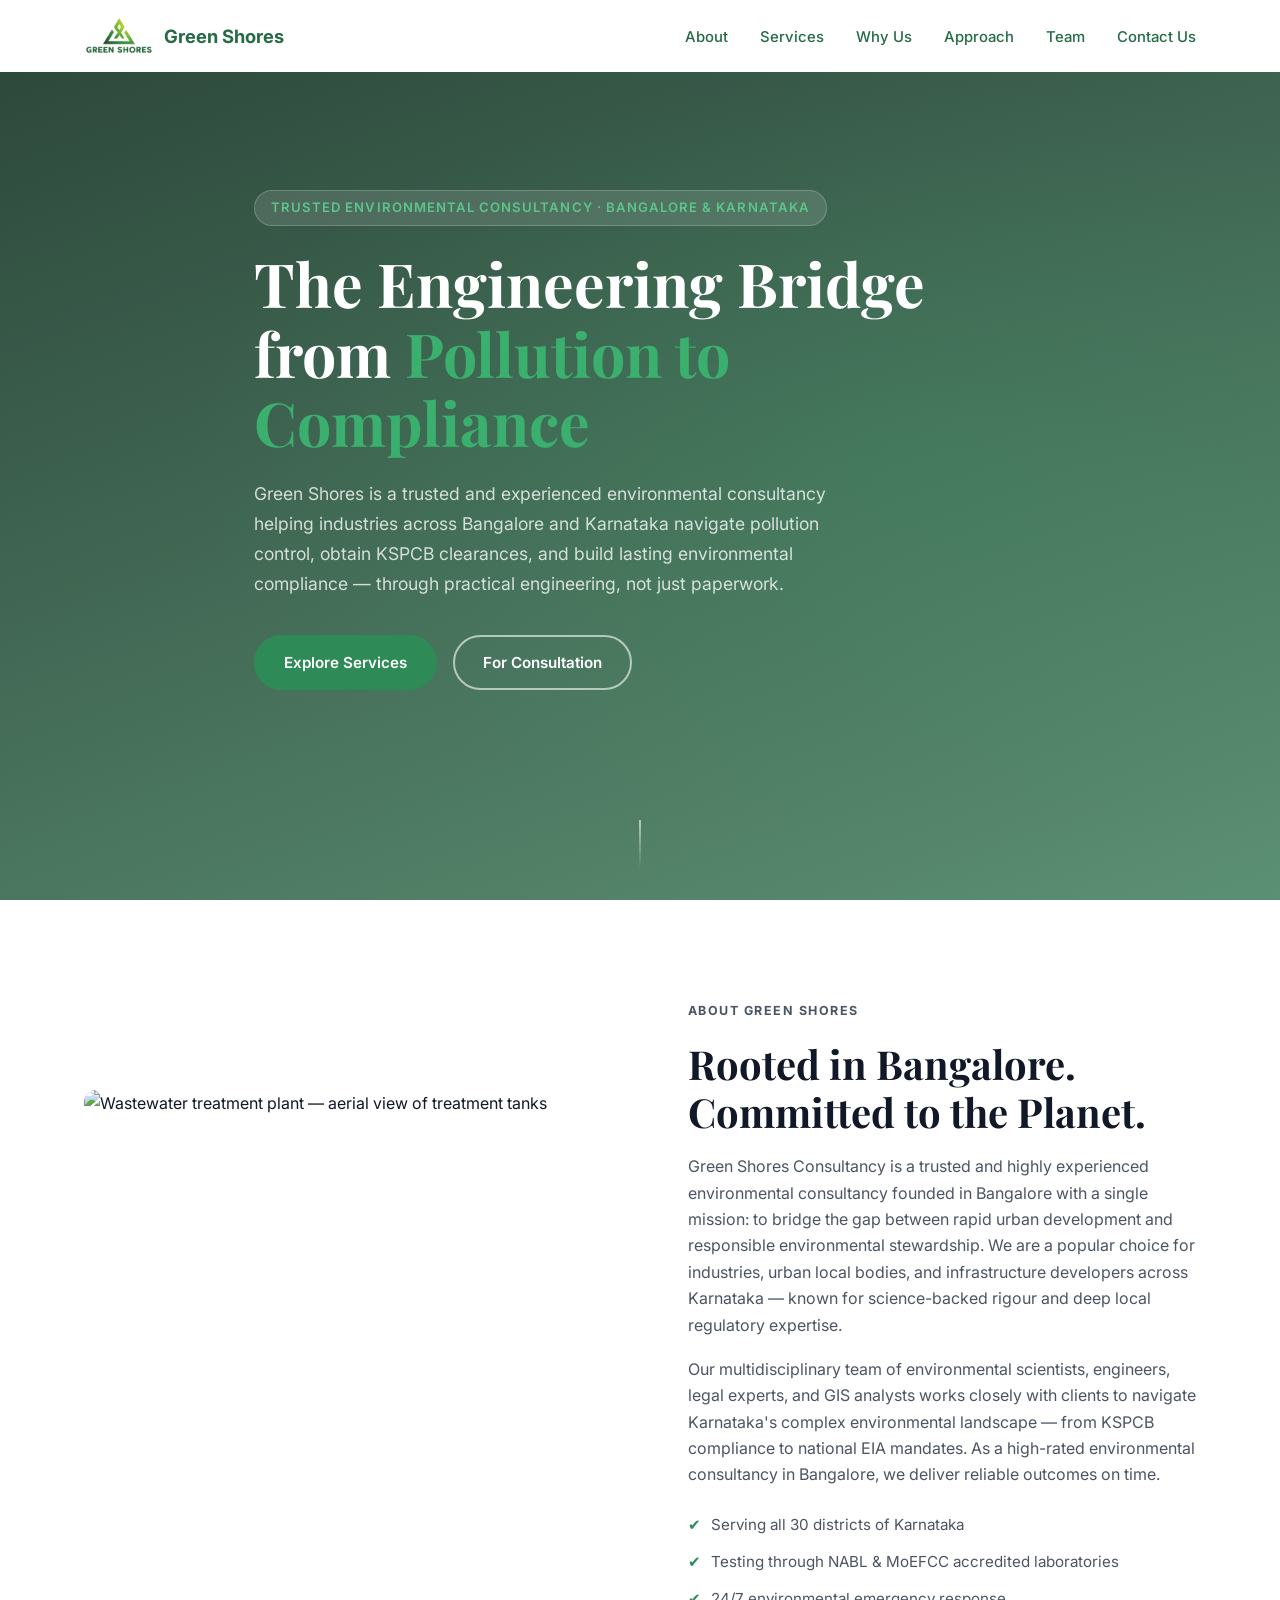
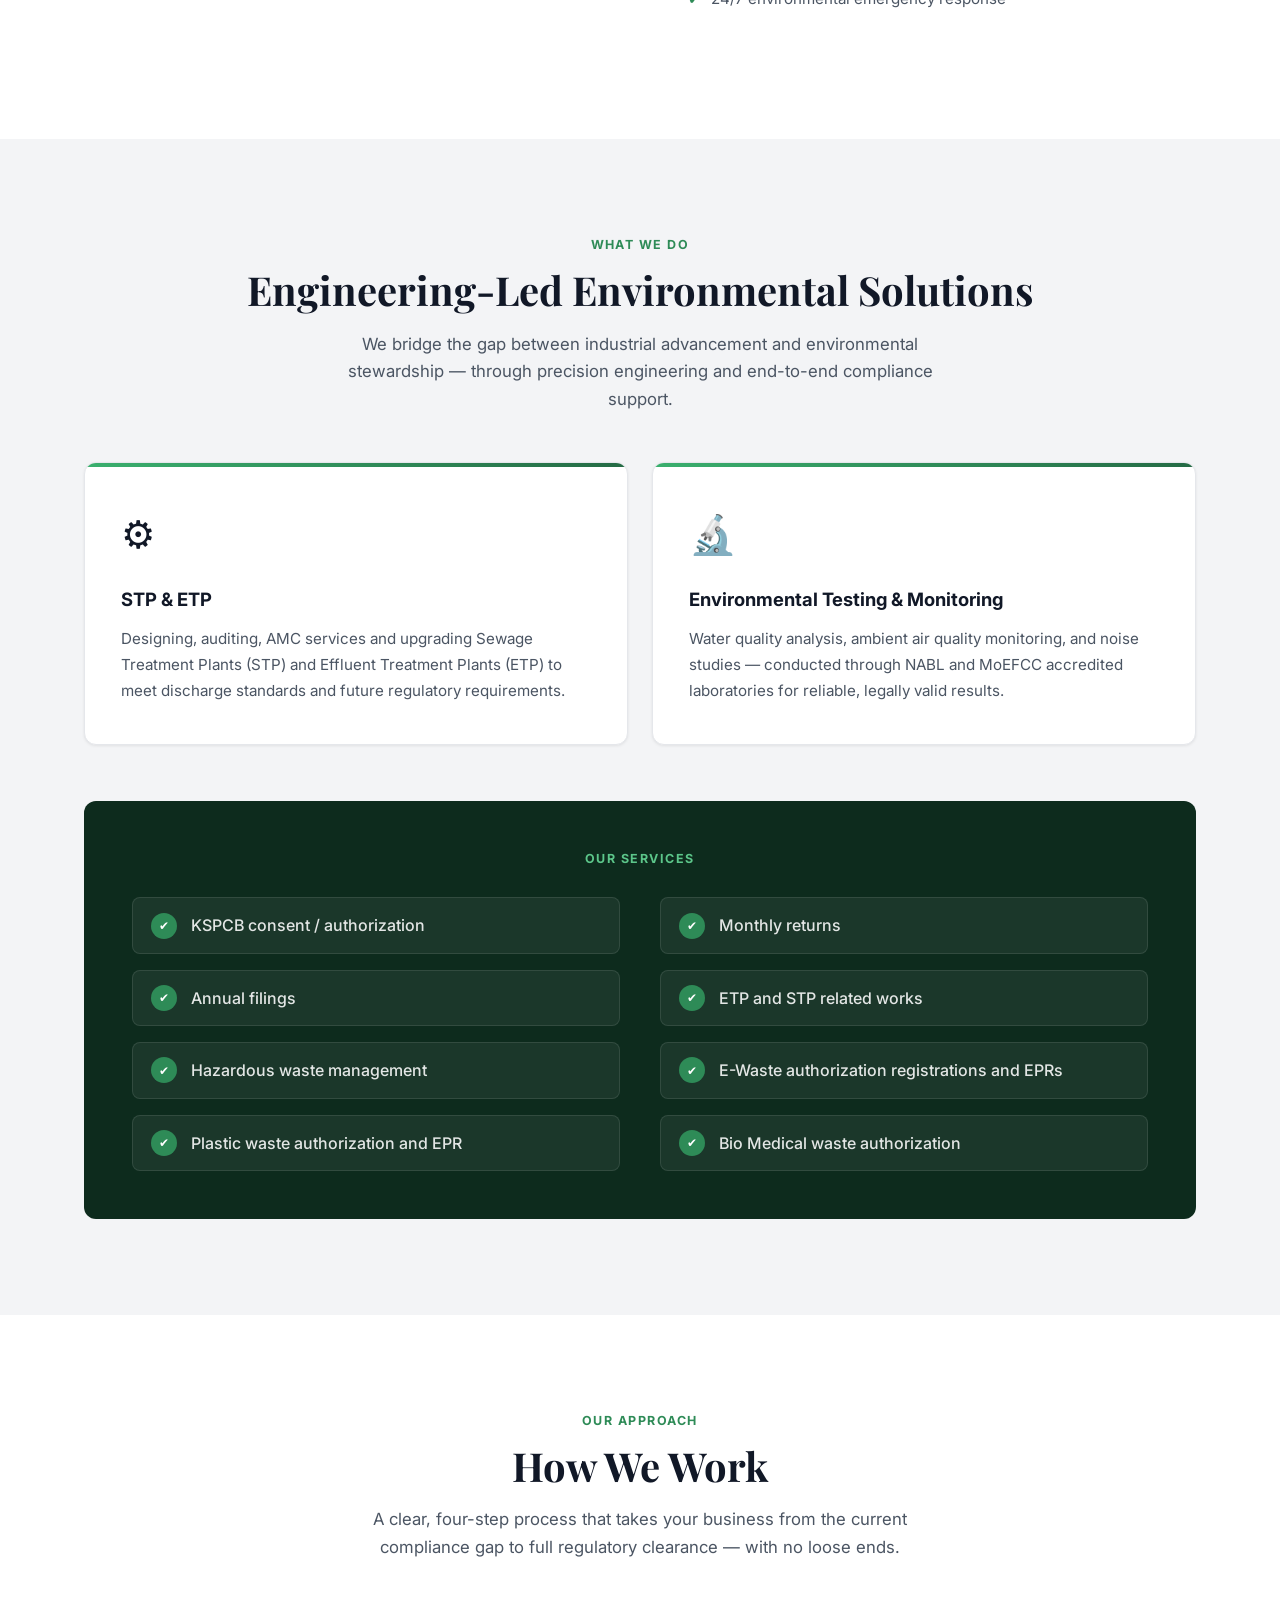
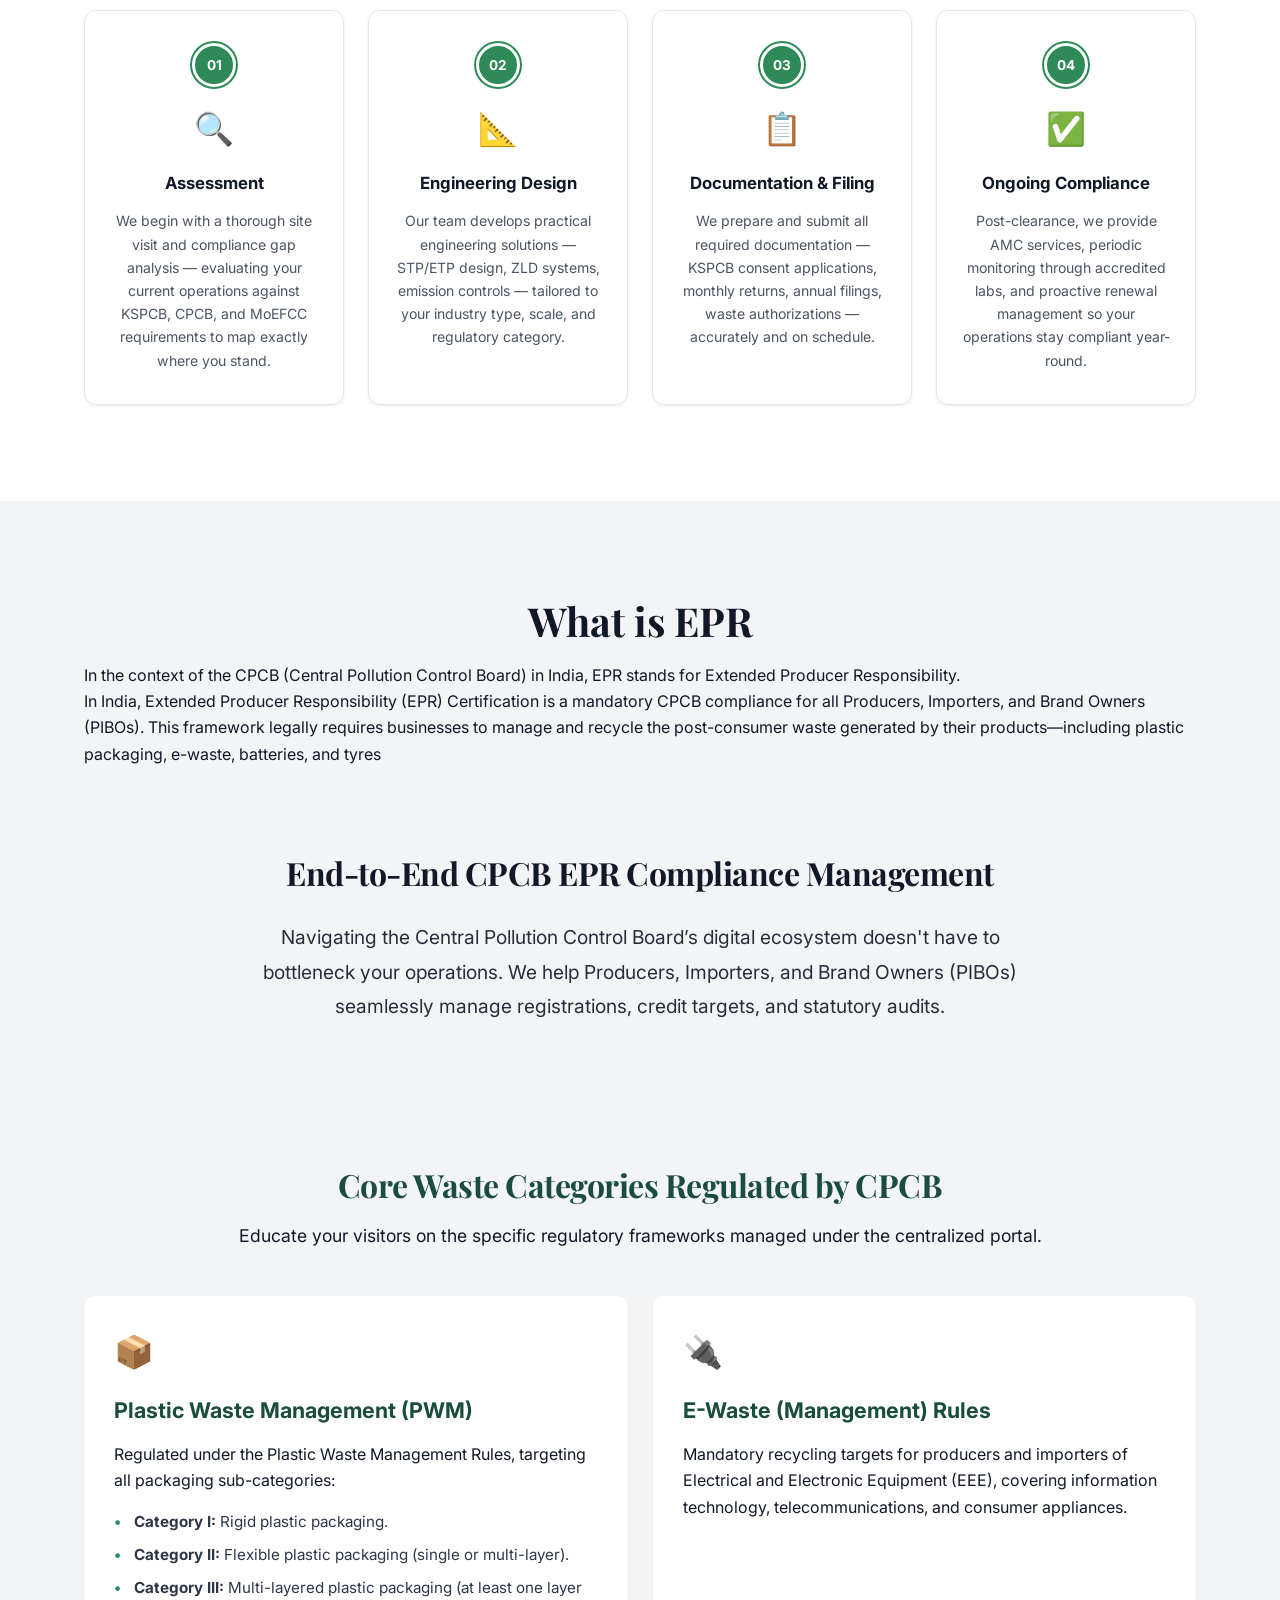
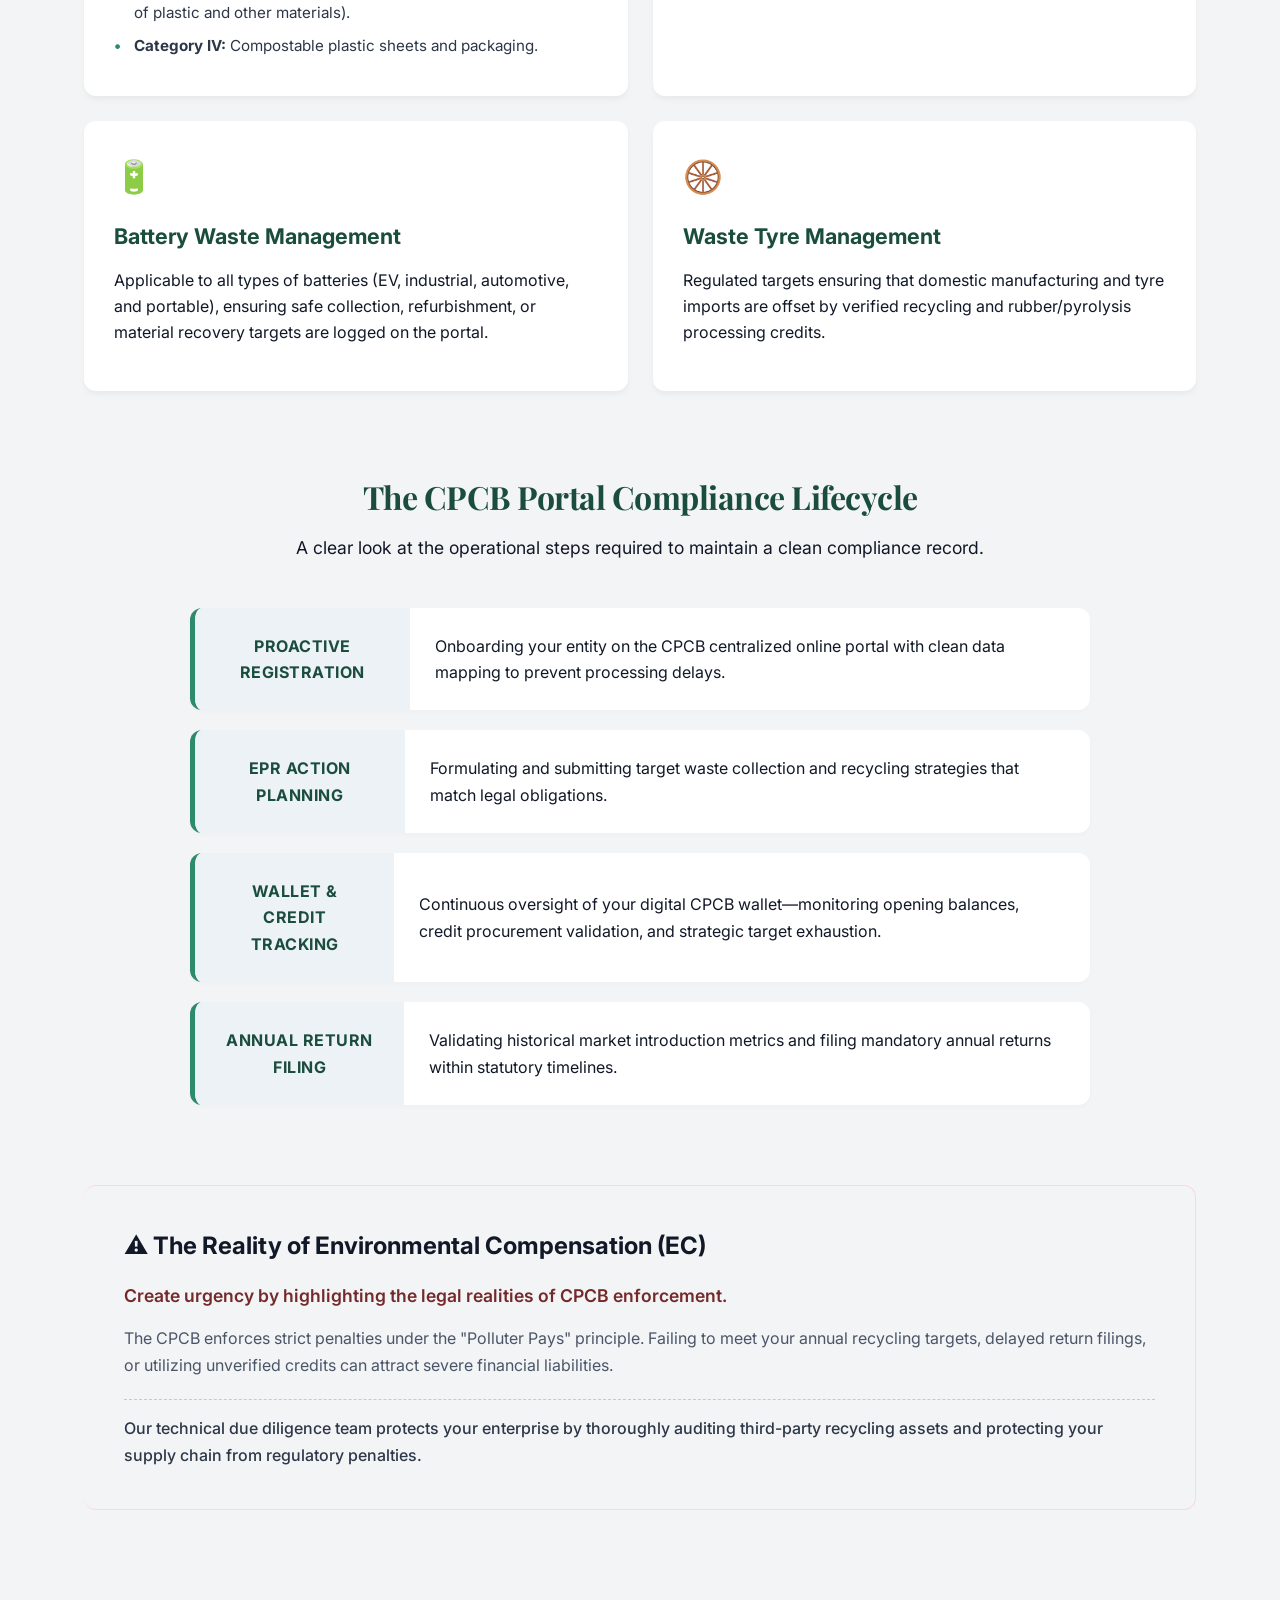
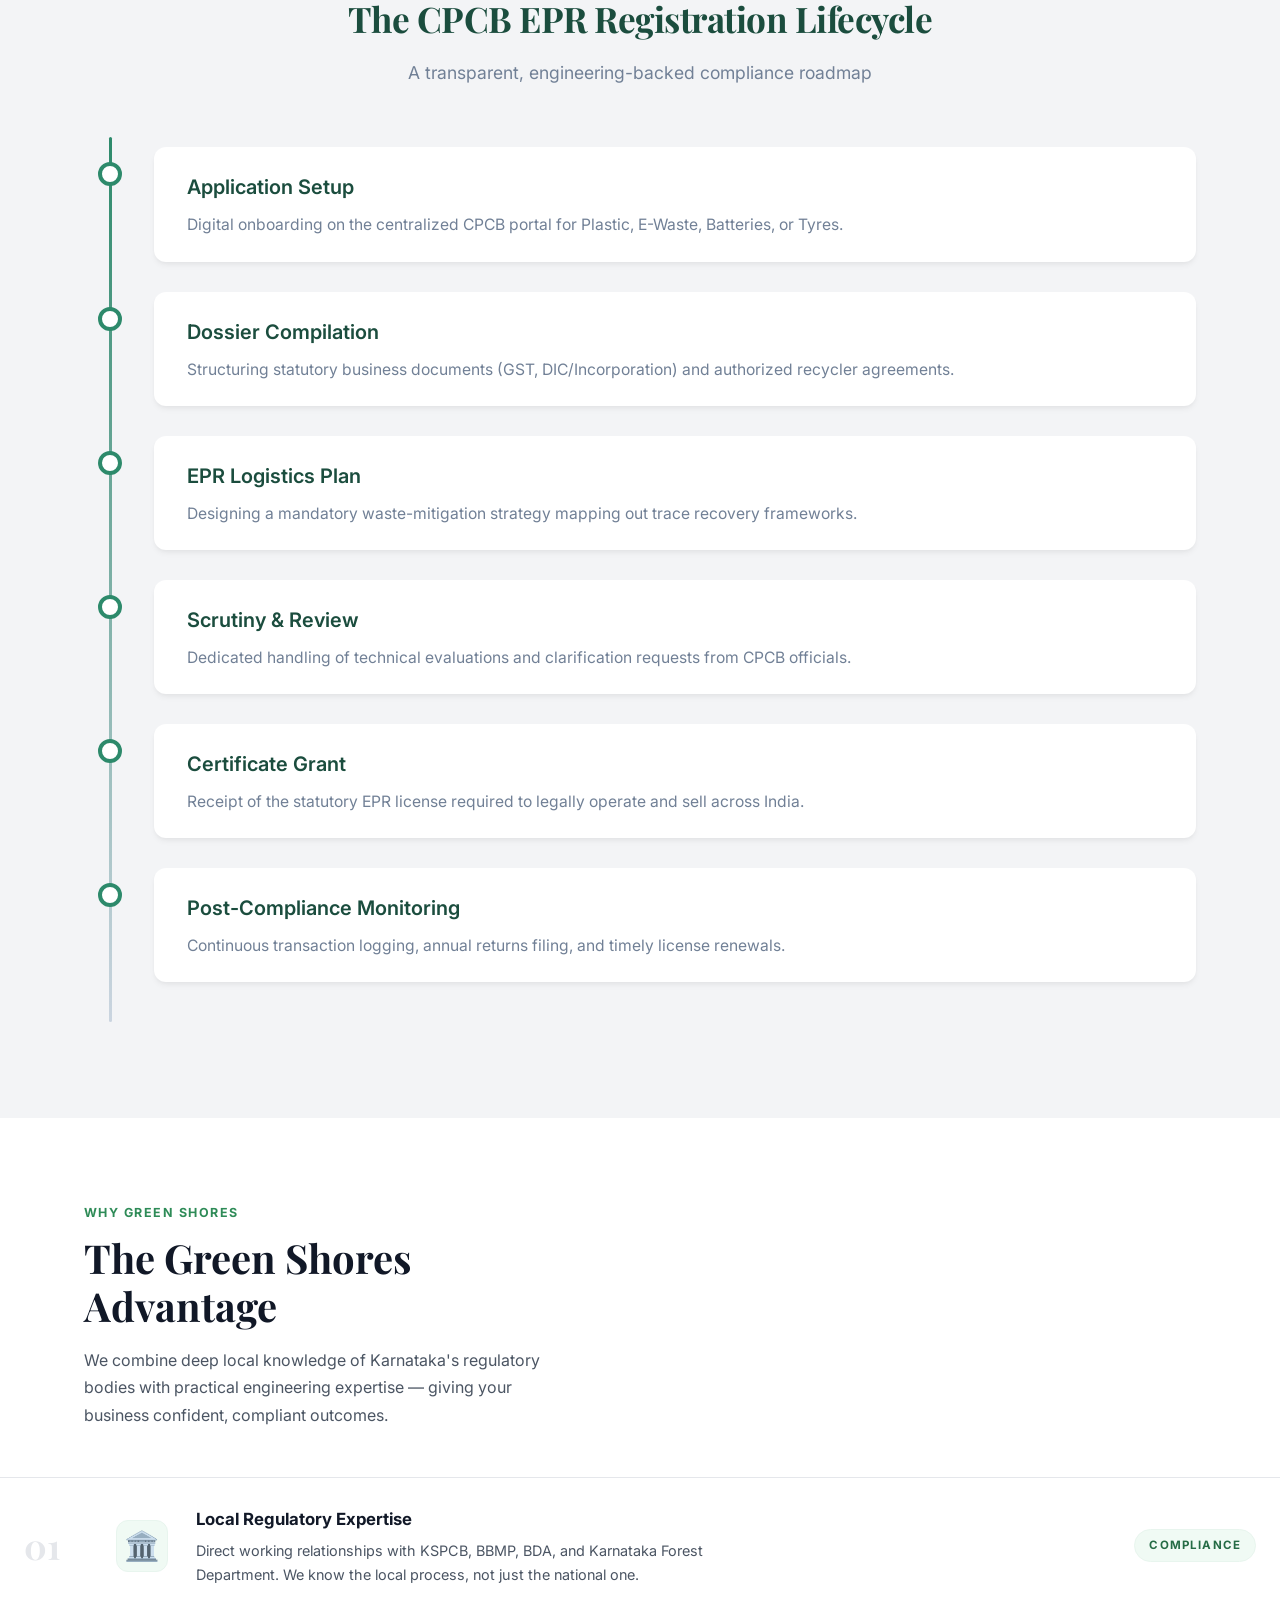
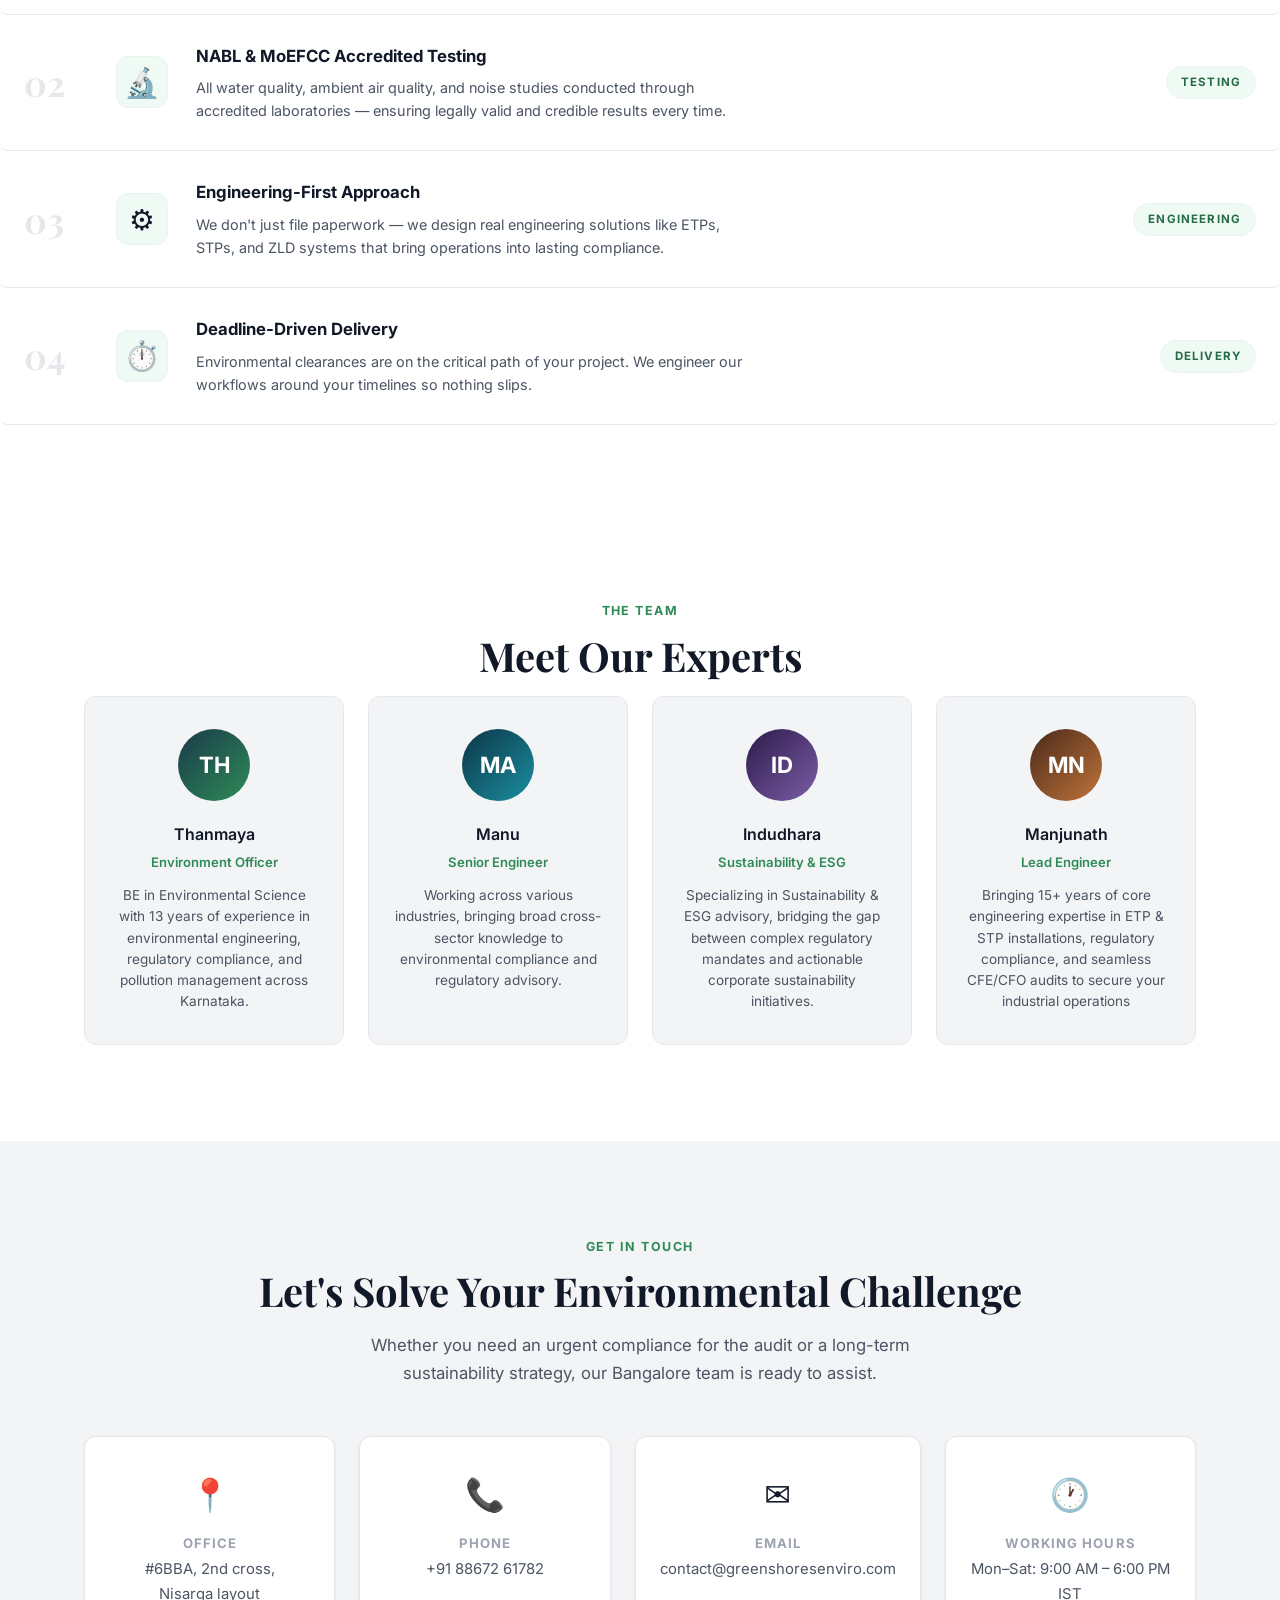
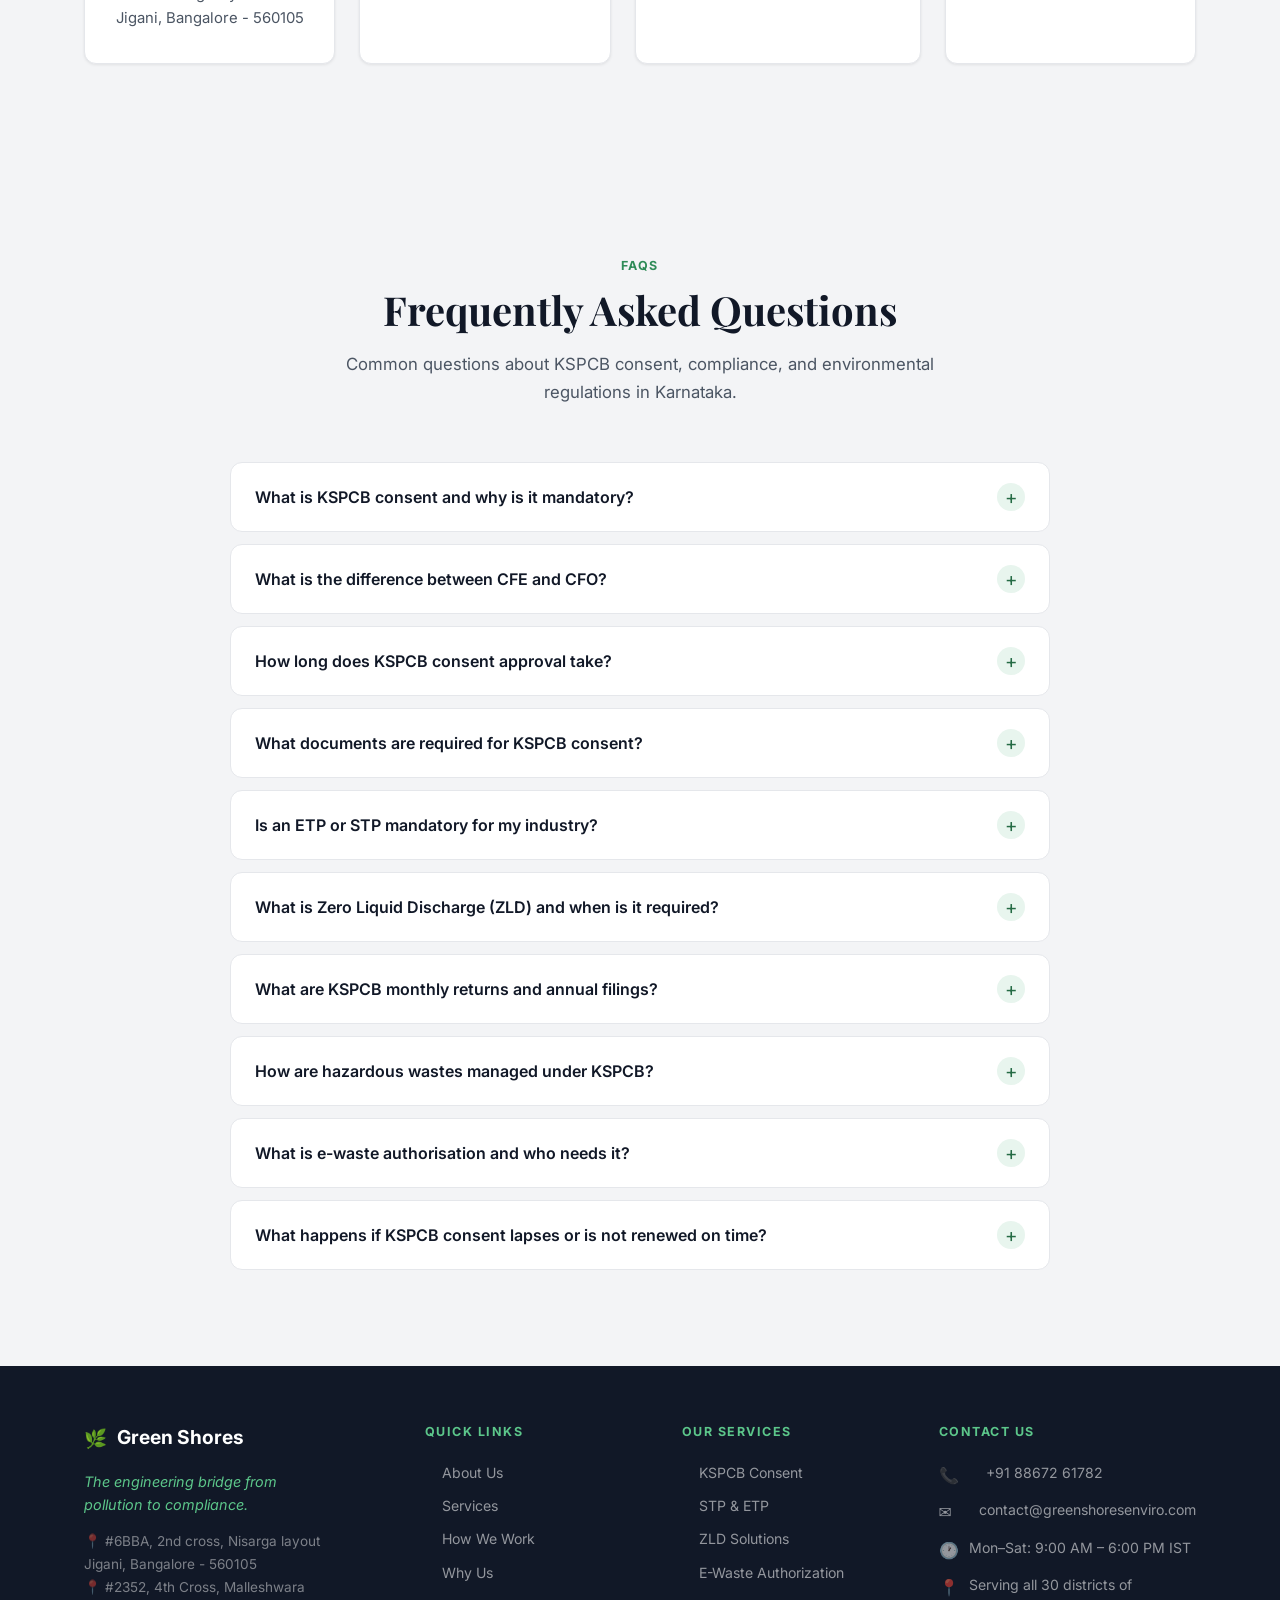
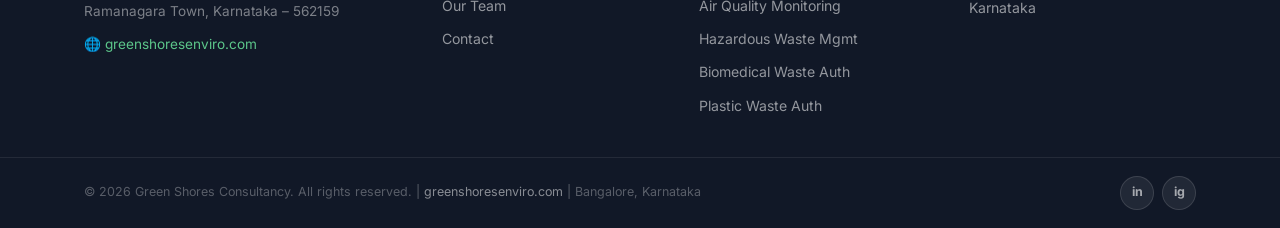
==== commit 22f19b77: "added favicon and updated meta tag keywords with epr details" ====
--- a/index.html
+++ b/index.html
@@ -6,7 +6,7 @@
   <title>Green Shores Consultancy | Environmental Solutions – Bangalore & Karnataka</title>
   <meta name="description" content="Green Shores Consultancy — trusted environmental consultant in Bangalore for KSPCB CTE/CTO consent, ETP & STP design, ZLD systems, pollution control, hazardous waste, e-waste authorization, and full regulatory compliance across Karnataka." />
   <meta name="keywords" content="
-    Green Shores Consultancy Bangalore, Green Shores Enviro,
+    Green Shores Consultancy Bangalore, Green Shores Enviro, Green Shores,
     environmental consultancy, environmental consultancy in Bangalore, environmental consultant in Bangalore, environmental consultancy in Karnataka,
     environmental consultant Bangalore, environmental consultancy Bangalore, environmental consultancy Karnataka,
     KSPCB consent Bangalore, KSPCB CTE CTO consultant, KSPCB consent Karnataka, KSPCB NOC consultant Bangalore, KSPCB authorization consultant,
@@ -28,15 +28,17 @@
     ETP STP consultants in Bangalore, sewage treatment plant manufacturers in Bangalore,
     effluent treatment plant design companies Bengaluru,
     waste management consultants in Bangalore, industrial water treatment consultants Bangalore,
-    sustainability consulting firms in Bengaluru
+    sustainability consulting firms in Bengaluru, EPR consultant, EPR consultant near me, EPR consultant in bangalore,EPR consultant bangalore,EPR consultant in Jigani, EPR consultant in Harohalli, EPR consultant in Peenya, EPR consultant in Tumkur, EPR consultant in Dabaspete, 
+    EPR consultant in Kunigal, EPR consultant in Bidadi, EPR Certification, EPR Registration, EPR annual filing
   " />
   <meta name="robots" content="index, follow" />
   <meta name="author" content="Green Shores Consultancy" />
-  <link rel="canonical" href="https://greenshoresenviro.com/" />
-
+  <meta name="google-site-verification" content="ZsY4Zkk-K1OUs3OarjElWYoDT2cJc8eKLCUglidr7lg" />
+  <link rel="canonical" href="https://manuacgithub.github.io/greenshoresenviro/" />
+  <link rel="icon" type="image/x-icon" href="./img/favicon.ico">
   <!-- Open Graph / Social sharing -->
   <meta property="og:type" content="website" />
-  <meta property="og:url" content="https://greenshoresenviro.com/" />
+  <meta property="og:url" content="https://manuacgithub.github.io/greenshoresenviro/" />
   <meta property="og:title" content="Green Shores Consultancy | Environmental Solutions – Bangalore" />
   <meta property="og:description" content="Trusted environmental consultant in Bangalore — KSPCB CTE/CTO consent, ETP & STP design, ZLD systems, hazardous waste, e-waste authorization, and full compliance across Karnataka." />
   <meta property="og:locale" content="en_IN" />
@@ -50,15 +52,15 @@
     "name": "Green Shores Consultancy",
     "alternateName": "Green Shores Enviro",
     "description": "Engineering-led environmental consultancy offering KSPCB consent, ETP/STP design, ZLD systems, pollution control, and full regulatory compliance across Bangalore and Karnataka.",
-    "url": "https://greenshoresenviro.com/",
+    "url": "https://manuacgithub.github.io/greenshoresenviro/",
     "telephone": "+918867261782",
     "email": "contact@greenshoresenviro.com",
     "address": {
       "@type": "PostalAddress",
-      "streetAddress": "#2352, 4th Cross, Malleshwara",
-      "addressLocality": "Ramanagara",
+      "streetAddress": "#6BBA, 2nd cross, Nisarga Layout",
+      "addressLocality": "Bangalore",
       "addressRegion": "Karnataka",
-      "postalCode": "562159",
+      "postalCode": "560105",
       "addressCountry": "IN"
     },
     "areaServed": [
@@ -92,7 +94,7 @@
       "MoEFCC compliance", "CPCB regulations", "hazardous waste management",
       "e-waste authorization EPR", "biomedical waste authorization", "plastic waste authorization",
       "ambient air quality monitoring", "water quality testing", "noise monitoring",
-      "environmental compliance audit", "annual environmental returns Karnataka"
+      "environmental compliance audit", "annual environmental returns Karnataka", "EPR consultant", "EPR licensing"
     ]
   }
   </script>
@@ -107,8 +109,10 @@
   <header id="navbar">
     <div class="container nav-inner">
       <a href="#hero" class="logo">
-        <span class="logo-icon">🌿</span>
-        <span class="logo-text">Green Shores<span class="accent"> Consultancy</span></span>
+        <span class="logo-icon"><img src="./img/green-shores-logo-375.png" alt="green shores logo"></span>
+        <span class="logo-text">Green Shores
+          <!-- <span class="accent"> Consultancy</span> -->
+        </span>
       </a>
       <nav>
         <ul class="nav-links" id="navLinks">
@@ -137,31 +141,11 @@
         <a href="#services" class="btn btn-primary">Explore Services</a>
         <a href="#contact" class="btn btn-outline">For Consultation</a>
       </div>
-      <!-- <div class="hero-stats">
-        <div class="stat"><span class="stat-num" data-target="150">0</span><span>+</span><p>Projects Completed</p></div>
-        <div class="stat"><span class="stat-num" data-target="12">0</span><span>+</span><p>Years Experience</p></div>
-        <div class="stat"><span class="stat-num" data-target="80">0</span><span>+</span><p>Clients Served</p></div>
-        <div class="stat"><span class="stat-num" data-target="100">0</span><span>%</span><p>Compliance Rate</p></div>
-      </div> -->
     </div>
     <div class="hero-scroll">
       <span></span>
     </div>
   </section>
-
-  <!-- ======= TRUST LOGOS ======= -->
-  <!-- <section id="trust">
-    <div class="container">
-      <p class="trust-label">Trusted by leading organisations across Karnataka</p>
-      <div class="trust-logos">
-        <span>KSPCB Empanelled</span>
-        <span>MoEFCC Accredited</span>
-        <span>ISO 14001 Certified</span>
-        <span>NABET Accredited</span>
-        <span>CPCB Registered</span>
-      </div>
-    </div>
-  </section> -->
 
   <!-- ======= ABOUT ======= -->
   <section id="about">
@@ -267,6 +251,182 @@
     </div>
   </section>
 
+  <!-- ======= EPR ======= -->
+  
+  <section id="services">
+    <div class="container">
+      <h2 class="section-title center">What is EPR</h2>
+        <div>In the context of the CPCB (Central Pollution Control Board) in India, EPR stands for Extended Producer Responsibility.</div>
+        <p>In India, Extended Producer Responsibility (EPR) Certification is a mandatory CPCB compliance for all Producers, Importers, 
+        and Brand Owners (PIBOs). This framework legally requires businesses to manage and recycle the post-consumer waste generated by their products—including plastic packaging, e-waste, batteries, and tyres</p>
+    </div>
+
+
+
+
+
+
+
+<div class="container epr-section">
+
+    <!-- 1. HERO SECTION -->
+    <section class="hero">
+        <h1>End-to-End CPCB EPR Compliance Management</h1>
+        <p>Navigating the Central Pollution Control Board’s digital ecosystem doesn't have to bottleneck your operations. We help Producers, Importers, and Brand Owners (PIBOs) seamlessly manage registrations, credit targets, and statutory audits.</p>
+    </section>
+
+    <!-- 2. CORE WASTE CATEGORIES -->
+    <section>
+        <div class="section-header">
+            <h2>Core Waste Categories Regulated by CPCB</h2>
+            <p>Educate your visitors on the specific regulatory frameworks managed under the centralized portal.</p>
+        </div>
+        
+        <div class="grid-categories">
+            <!-- Plastic Waste -->
+            <div class="category-card">
+                <span class="category-icon">📦</span>
+                <h3>Plastic Waste Management (PWM)</h3>
+                <p>Regulated under the Plastic Waste Management Rules, targeting all packaging sub-categories:</p>
+                <ul class="sub-list">
+                    <li><strong>Category I:</strong> Rigid plastic packaging.</li>
+                    <li><strong>Category II:</strong> Flexible plastic packaging (single or multi-layer).</li>
+                    <li><strong>Category III:</strong> Multi-layered plastic packaging (at least one layer of plastic and other materials).</li>
+                    <li><strong>Category IV:</strong> Compostable plastic sheets and packaging.</li>
+                </ul>
+            </div>
+
+            <!-- E-Waste -->
+            <div class="category-card">
+                <span class="category-icon">🔌</span>
+                <h3>E-Waste (Management) Rules</h3>
+                <p>Mandatory recycling targets for producers and importers of Electrical and Electronic Equipment (EEE), covering information technology, telecommunications, and consumer appliances.</p>
+            </div>
+
+            <!-- Battery Waste -->
+            <div class="category-card">
+                <span class="category-icon">🔋</span>
+                <h3>Battery Waste Management</h3>
+                <p>Applicable to all types of batteries (EV, industrial, automotive, and portable), ensuring safe collection, refurbishment, or material recovery targets are logged on the portal.</p>
+            </div>
+
+            <!-- Tyre Waste -->
+            <div class="category-card">
+                <span class="category-icon">🛞</span>
+                <h3>Waste Tyre Management</h3>
+                <p>Regulated targets ensuring that domestic manufacturing and tyre imports are offset by verified recycling and rubber/pyrolysis processing credits.</p>
+            </div>
+        </div>
+    </section>
+
+    <!-- 3. LIFECYCLE SECTION -->
+    <section>
+        <div class="section-header">
+            <h2>The CPCB Portal Compliance Lifecycle</h2>
+            <p>A clear look at the operational steps required to maintain a clean compliance record.</p>
+        </div>
+
+        <div class="lifecycle-list">
+            <div class="lifecycle-step">
+                <div class="step-label">Proactive Registration</div>
+                <div class="step-detail">Onboarding your entity on the CPCB centralized online portal with clean data mapping to prevent processing delays.</div>
+            </div>
+            
+            <div class="lifecycle-step">
+                <div class="step-label">EPR Action Planning</div>
+                <div class="step-detail">Formulating and submitting target waste collection and recycling strategies that match legal obligations.</div>
+            </div>
+
+            <div class="lifecycle-step">
+                <div class="step-label">Wallet & Credit Tracking</div>
+                <div class="step-detail">Continuous oversight of your digital CPCB wallet—monitoring opening balances, credit procurement validation, and strategic target exhaustion.</div>
+            </div>
+
+            <div class="lifecycle-step">
+                <div class="step-label">Annual Return Filing</div>
+                <div class="step-detail">Validating historical market introduction metrics and filing mandatory annual returns within statutory timelines.</div>
+            </div>
+        </div>
+    </section>
+
+    <!-- 4. CORPORATE RISK SECTION -->
+    <section>
+        <div class="risk-box">
+            <h3>⚠️ The Reality of Environmental Compensation (EC)</h3>
+            <div class="risk-text-highlight">Create urgency by highlighting the legal realities of CPCB enforcement.</div>
+            <p>The CPCB enforces strict penalties under the "Polluter Pays" principle. Failing to meet your annual recycling targets, delayed return filings, or utilizing unverified credits can attract severe financial liabilities.</p>
+            <p>Our technical due diligence team protects your enterprise by thoroughly auditing third-party recycling assets and protecting your supply chain from regulatory penalties.</p>
+        </div>
+    </section>
+
+</div>
+
+
+<div class="container">
+    <div class="section-header">
+        <h2>The CPCB EPR Registration Lifecycle</h2>
+        <p>A transparent, engineering-backed compliance roadmap</p>
+    </div>
+
+    <div class="timeline">
+        <!-- Step 1 -->
+        <div class="timeline-item">
+            <div class="timeline-badge"></div>
+            <div class="timeline-content">
+                <h3>Application Setup</h3>
+                <p>Digital onboarding on the centralized CPCB portal for Plastic, E-Waste, Batteries, or Tyres.</p>
+            </div>
+        </div>
+
+        <!-- Step 2 -->
+        <div class="timeline-item">
+            <div class="timeline-badge"></div>
+            <div class="timeline-content">
+                <h3>Dossier Compilation</h3>
+                <p>Structuring statutory business documents (GST, DIC/Incorporation) and authorized recycler agreements.</p>
+            </div>
+        </div>
+
+        <!-- Step 3 -->
+        <div class="timeline-item">
+            <div class="timeline-badge"></div>
+            <div class="timeline-content">
+                <h3>EPR Logistics Plan</h3>
+                <p>Designing a mandatory waste-mitigation strategy mapping out trace recovery frameworks.</p>
+            </div>
+        </div>
+
+        <!-- Step 4 -->
+        <div class="timeline-item">
+            <div class="timeline-badge"></div>
+            <div class="timeline-content">
+                <h3>Scrutiny & Review</h3>
+                <p>Dedicated handling of technical evaluations and clarification requests from CPCB officials.</p>
+            </div>
+        </div>
+
+        <!-- Step 5 -->
+        <div class="timeline-item">
+            <div class="timeline-badge"></div>
+            <div class="timeline-content">
+                <h3>Certificate Grant</h3>
+                <p>Receipt of the statutory EPR license required to legally operate and sell across India.</p>
+            </div>
+        </div>
+
+        <!-- Step 6 -->
+        <div class="timeline-item">
+            <div class="timeline-badge"></div>
+            <div class="timeline-content">
+                <h3>Post-Compliance Monitoring</h3>
+                <p>Continuous transaction logging, annual returns filing, and timely license renewals.</p>
+            </div>
+        </div>
+    </div>
+</div>
+
+  </section>
+
   <!-- ======= WHY US ======= -->
   <section id="why-us">
     <div class="why-header">
@@ -369,7 +529,7 @@
           <span class="c-icon">📍</span>
           <div>
             <strong>Office</strong>
-            <p>#2352, 4th Cross, Malleshwara<br/>Ramanagara Town, Ramanagara<br/>Karnataka – 562159</p>
+            <p>#6BBA, 2nd cross, <br/>Nisarga layout <br/>Jigani, Bangalore - 560105</p>
           </div>
         </div>
         <div class="contact-item">
@@ -520,9 +680,12 @@
         <div class="footer-col-brand">
           <a href="#hero" class="logo">
             <span class="logo-icon">🌿</span>
-            <span class="logo-text">Green Shores<span class="accent"> Consultancy</span></span>
+            <span class="logo-text">Green Shores
+              <!-- <span class="accent"> Consultancy</span> -->
+            </span>
           </a>
           <p class="footer-tagline">The engineering bridge from<br/>pollution to compliance.</p>
+          <p class="footer-address">📍 #6BBA, 2nd cross, Nisarga layout <br/>Jigani, Bangalore - 560105</p>
           <p class="footer-address">📍 #2352, 4th Cross, Malleshwara<br/>Ramanagara Town, Karnataka – 562159</p>
           <p class="footer-website">🌐 <a href="https://greenshoresenviro.com" target="_blank" rel="noopener">greenshoresenviro.com</a></p>
         </div>
@@ -581,7 +744,7 @@
     <!-- Bottom bar -->
     <div class="footer-bar">
       <div class="container footer-bar-inner">
-        <p>© 2026 Green Shores Consultancy. All rights reserved. | <a href="https://greenshoresenviro.com" target="_blank" rel="noopener">greenshoresenviro.com</a> | Ramanagara, Karnataka</p>
+        <p>© 2026 Green Shores Consultancy. All rights reserved. | <a href="https://greenshoresenviro.com" target="_blank" rel="noopener">greenshoresenviro.com</a> | Bangalore, Karnataka</p>
         <div class="footer-social">
           <a href="#" aria-label="LinkedIn">in</a>
           <a href="#" aria-label="Instagram">ig</a>
--- a/styles.css
+++ b/styles.css
@@ -25,6 +25,13 @@
   --shadow-lg: 0 12px 40px rgba(0,0,0,.14);
   --radius:    12px;
   --transition: all 0.28s ease;
+  --primary-green: #1b4d3e;
+  --accent-teal: #2d8a6b;
+  --light-bg: #f4f7f6;
+  --text-dark: #2d3748;
+  --text-light: #718096;
+  --white: #ffffff;
+  --line-color: #cbd5e0;
 }
 
 html { scroll-behavior: smooth; font-size: 16px; scroll-padding-top: 72px; }
@@ -102,6 +109,309 @@
 .btn-arrow { transition: transform .25s; }
 .btn:hover .btn-arrow { transform: translateX(4px); }
 
+
+.epr-section section {
+            margin-bottom: 80px;
+        }
+
+        /* --- 1. HERO SECTION --- */
+        .epr-section .hero {
+            padding: 80px 20px 20px;
+            text-align: center;
+        }
+
+        .epr-section .hero h1 {
+            font-family: var(--font-head);
+            font-size: 2rem;
+            margin: 0 0 20px 0;
+            font-weight: 700;
+            letter-spacing: -0.5px;
+        }
+
+        .epr-section .hero p {
+            font-size: 1.2rem;
+            max-width: 800px;
+            margin: 0 auto 35px auto;
+            opacity: 0.9;
+            line-height: 1.8;
+        }
+
+
+        /* --- SECTION HEADERS --- */
+        .epr-section .section-header {
+            text-align: center;
+            margin-bottom: 45px;
+        }
+
+        .epr-section .section-header h2 {
+          font-family: var(--font-head);
+            color: var(--primary-green);
+            font-size: 2rem;
+            margin-bottom: 10px;
+        }
+
+        .epr-section .section-header p {
+            color: var(--text-muted);
+            font-size: 1.1rem;
+            margin: 0;
+        }
+
+        /* --- 2. CORE WASTE CATEGORIES --- */
+        .epr-section .grid-categories {
+            display: grid;
+            grid-template-columns: repeat(auto-fit, minmax(48%, 1fr));
+            gap: 25px;
+        }
+
+        .epr-section .category-card {
+            background: var(--white);
+            padding: 30px;
+            border-radius: 12px;
+            border: 1px solid var(--border-color);
+            box-shadow: 0 4px 6px -1px rgba(0,0,0,0.05);
+            transition: transform 0.2s ease;
+        }
+
+        .epr-section .category-card:hover {
+            transform: translateY(-4px);
+        }
+
+        .epr-section .category-icon {
+            font-size: 2rem;
+            margin-bottom: 15px;
+            display: inline-block;
+        }
+
+        .epr-section .category-card h3 {
+            margin: 0 0 12px 0;
+            color: var(--primary-green);
+            font-size: 1.35rem;
+        }
+
+        .epr-section .category-card p {
+            color: var(--text-muted);
+            margin: 0 0 15px 0;
+        }
+
+        .epr-section .sub-list {
+            list-style: none;
+            padding: 0;
+            margin: 0;
+        }
+
+        .epr-section .sub-list li {
+            padding-left: 20px;
+            position: relative;
+            margin-bottom: 8px;
+            color: var(--text-dark);
+            font-size: 0.95rem;
+        }
+
+        .epr-section .sub-list li::before {
+            content: "•";
+            color: var(--accent-teal);
+            font-weight: bold;
+            position: absolute;
+            left: 0;
+            top: 0;
+        }
+
+        /* --- 3. LIFECYCLE SECTION --- */
+        .epr-section .lifecycle-list {
+            display: flex;
+            flex-direction: column;
+            gap: 20px;
+            max-width: 900px;
+            margin: 0 auto;
+        }
+
+        .epr-section .lifecycle-step {
+            display: flex;
+            background: var(--white);
+            border-radius: 12px;
+            border-left: 5px solid var(--accent-teal);
+            box-shadow: 0 2px 4px rgba(0,0,0,0.02);
+            overflow: hidden;
+        }
+
+        .epr-section .step-label {
+            background-color: #edf2f7;
+            color: var(--primary-green);
+            font-weight: 700;
+            padding: 25px;
+            display: flex;
+            align-items: center;
+            justify-content: center;
+            min-width: 180px;
+            text-align: center;
+            font-size: 1rem;
+            text-transform: uppercase;
+            letter-spacing: 0.5px;
+        }
+
+        .epr-section .step-detail {
+            padding: 25px;
+            color: var(--text-muted);
+            margin: 0;
+            display: flex;
+            align-items: center;
+        }
+
+        /* --- 4. CORPORATE RISK SECTION --- */
+        .epr-section .risk-box {
+            background-color: var(--warning-bg);
+            border: 1px solid #fed7d7;
+            border-left: 6px solid var(--warning-red);
+            border-radius: 12px;
+            padding: 40px;
+        }
+
+        .epr-section .risk-box h3 {
+            color: var(--warning-red);
+            margin: 0 0 15px 0;
+            font-size: 1.5rem;
+            display: flex;
+            align-items: center;
+            gap: 10px;
+        }
+
+        .epr-section .risk-text-highlight {
+            font-size: 1.1rem;
+            color: #742a2a;
+            font-weight: 600;
+            margin-bottom: 15px;
+        }
+
+        .epr-section .risk-box p {
+            color: #4a5568;
+            margin-bottom: 20px;
+            line-height: 1.7;
+        }
+
+        .epr-section .risk-box p:last-child {
+            margin-bottom: 0;
+            padding-top: 15px;
+            border-top: 1px dashed #feb2b2;
+            color: var(--text-dark);
+            font-weight: 500;
+        }
+
+        /* --- RESPONSIVE ADAPTATIONS --- */
+        @media (max-width: 768deg) {
+            .epr-section .hero h1 { font-size: 2rem; }
+            .epr-section .grid-categories { grid-template-columns: 1fr; }
+            .epr-section .lifecycle-step { flex-direction: column; }
+            .epr-section .step-label { padding: 15px; min-width: auto; justify-content: flex-start; }
+            .epr-section .step-detail { padding: 20px; }
+        }
+        .section-header {
+            text-align: center;
+            margin-bottom: 50px;
+        }
+
+        .section-header h2 {
+            font-family: var(--font-head);
+            color: var(--primary-green);
+            font-size: 2.2rem;
+            margin-bottom: 10px;
+            font-weight: 700;
+            letter-spacing: -0.5px;
+        }
+
+        .section-header p {
+            color: var(--text-light);
+            font-size: 1.1rem;
+            margin: 0;
+        }
+
+        /* Timeline Base structure */
+        .timeline {
+            position: relative;
+            padding: 10px 0;
+        }
+
+        /* The central vertical line */
+        .timeline::before {
+            content: '';
+            position: absolute;
+            left: 25px;
+            top: 0;
+            height: 100%;
+            width: 3px;
+            background: linear-gradient(to bottom, var(--accent-teal), var(--line-color));
+            border-radius: 2px;
+        }
+
+        /* Timeline Item Row */
+        .timeline-item {
+            position: relative;
+            margin-bottom: 30px;
+            padding-left: 70px;
+            transition: all 0.3s ease;
+        }
+
+        /* Timeline Bullet/Node */
+        .timeline-badge {
+            position: absolute;
+            left: 14px;
+            top: 15px;
+            width: 24px;
+            height: 24px;
+            border-radius: 50%;
+            background-color: var(--white);
+            border: 4px solid var(--accent-teal);
+            z-index: 2;
+            transition: all 0.3s ease;
+        }
+
+        /* Content Card Box */
+        .timeline-content {
+            background: var(--white);
+            padding: 24px 28px;
+            border-radius: 12px;
+            box-shadow: 0 4px 6px -1px rgba(0, 0, 0, 0.05), 0 2px 4px -1px rgba(0, 0, 0, 0.03);
+            border-left: 5px solid transparent;
+            transition: all 0.3s ease;
+        }
+
+        .timeline-content h3 {
+            margin: 0 0 8px 0;
+            color: var(--primary-green);
+            font-size: 1.25rem;
+            font-weight: 600;
+        }
+
+        .timeline-content p {
+            margin: 0;
+            color: var(--text-light);
+            line-height: 1.6;
+            font-size: 0.98rem;
+        }
+
+        /* Interactive Hover States */
+        .timeline-item:hover .timeline-badge {
+            background-color: var(--primary-green);
+            transform: scale(1.15);
+        }
+
+        .timeline-item:hover .timeline-content {
+            transform: translateY(-3px);
+            box-shadow: 0 10px 15px -3px rgba(0, 0, 0, 0.08), 0 4px 6px -2px rgba(0, 0, 0, 0.04);
+            border-left-color: var(--primary-green);
+        }
+
+        /* Responsive adaptations for mobile viewports */
+        @media (max-width: 600px) {
+            body {
+                padding: 20px 10px;
+            }
+            .section-header h2 {
+                font-size: 1.8rem;
+            }
+            .timeline-content {
+                padding: 18px 20px;
+            }
+        }
 /* ===== SECTION TYPOGRAPHY ===== */
 .section-tag {
   display: inline-block;
@@ -143,20 +453,27 @@
 }
 /* @media(min-height: 500px){ */
   #navbar{
-    background: #0d2b1d;
+    background: #fff;
   }
 /* } */
 #navbar.scrolled {
-  background: var(--green-900);
+  background: var(--white);
   box-shadow: 0 4px 24px rgba(0,0,0,.28);
   padding: 12px 0;
 }
 
-#navbar.scrolled .logo-text { color: var(--white); }
-#navbar.scrolled .nav-links a { color: rgba(255,255,255,.8); }
+#navbar.scrolled .logo-text { color: var(--green-700); }
+#navbar.scrolled .nav-links a { color: var(--green-400); }
 #navbar.scrolled .nav-links a:hover { color: var(--green-400); }
-#navbar.scrolled .hamburger span { background: var(--white); }
-
+#navbar.scrolled .hamburger span { background: var(--green-400); }
+
+@media(min-width: 767px){
+  #navbar.scrolled .nav-links a { 
+    color: var(--green-700); 
+
+  }
+
+}
 .nav-inner {
   display: flex;
   align-items: center;
@@ -170,8 +487,12 @@
   font-weight: 700;
   font-size: 1.15rem;
 }
-.logo-icon { font-size: 1.5rem; }
-.logo-text { color: var(--white); transition: var(--transition); }
+.logo-icon img {
+    display: table;
+    max-width: 70px;
+    height: auto; 
+   }
+.logo-text { color: var(--green-700); transition: var(--transition); }
 
 .nav-links {
   display: flex;
@@ -179,7 +500,7 @@
   gap: 32px;
 }
 .nav-links a {
-  color: rgba(255,255,255,.85);
+  color: var(--green-700);
   font-size: 0.93rem;
   font-weight: 500;
   transition: var(--transition);
@@ -900,10 +1221,11 @@
 @media (max-width: 768px) {
   .nav-links {
     position: fixed;
-    top: 0; right: -100%;
+    top: 43px; right: -100%;
     height: 100vh;
     width: min(320px, 100%);
-    background: var(--green-900);
+    background: #2e8b57;
+    border-radius: 25px;
     flex-direction: column;
     align-items: flex-start;
     justify-content: center;
@@ -913,7 +1235,8 @@
     z-index: 9998;
     box-shadow: -4px 0 30px rgba(0,0,0,.25);
   }
-  .nav-links.open { right: 0; }
+  #navbar.scrolled .nav-links a { color: var(--white); }
+  .nav-links.open { right: 10px; max-height: 400px;}
   .nav-links a { font-size: 1.1rem; color: var(--white); }
   .btn-nav { align-self: flex-start; }
 
@@ -952,3 +1275,8 @@
   .hero-cta { flex-direction: column; }
   .contact-details-grid { grid-template-columns: 1fr; }
 }
+
+
+
+
+
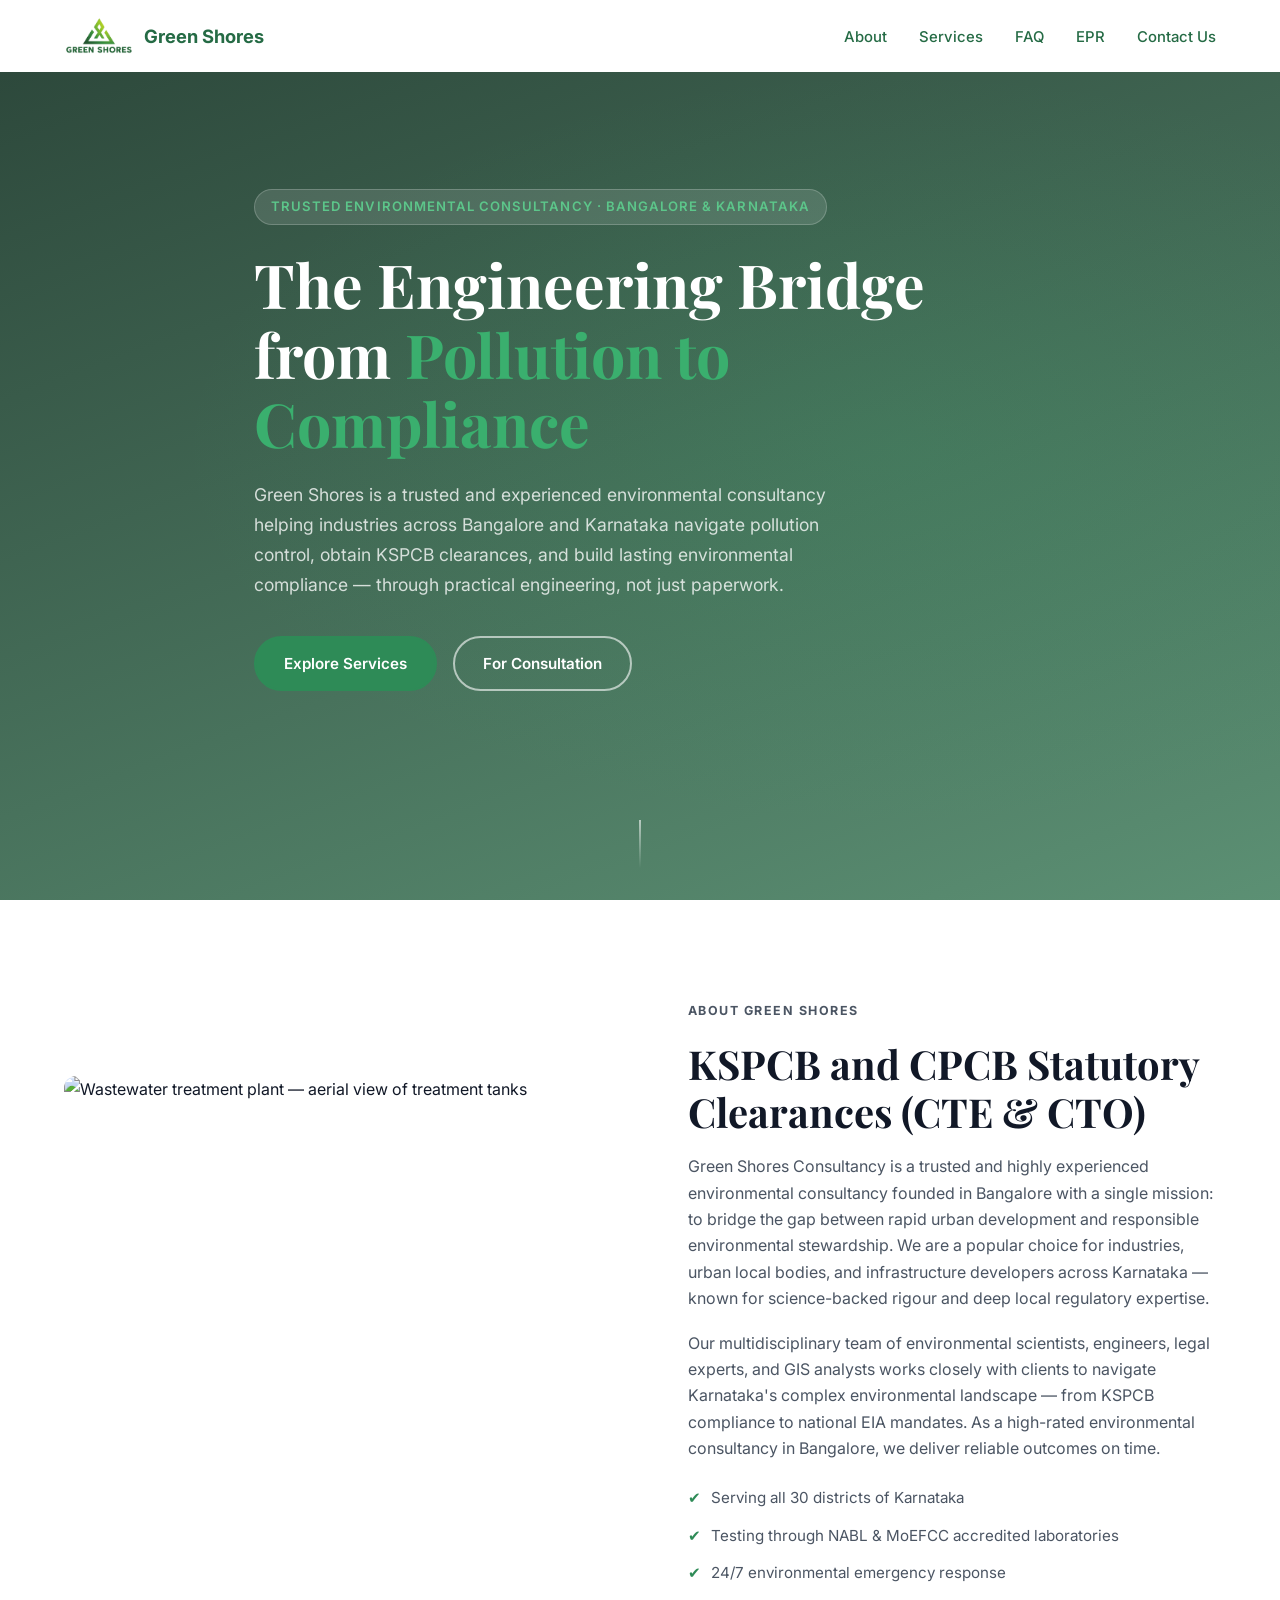
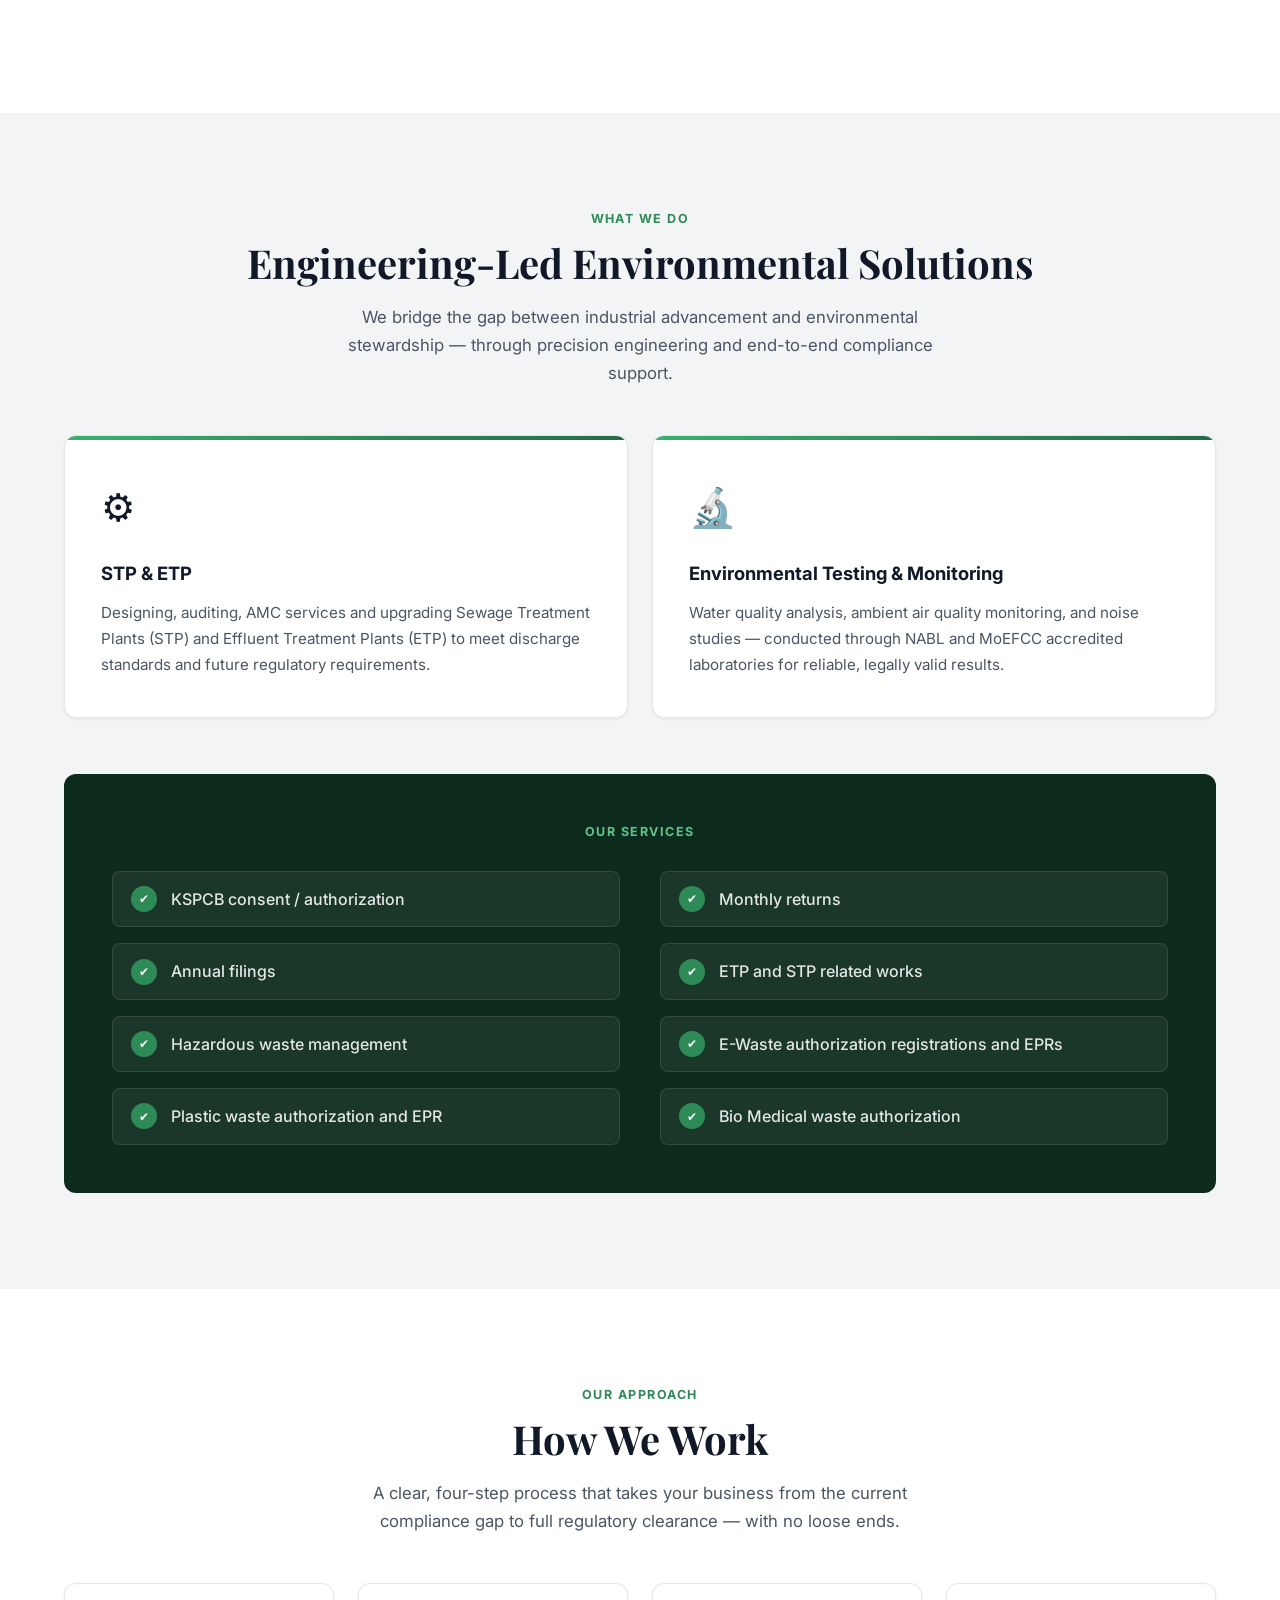
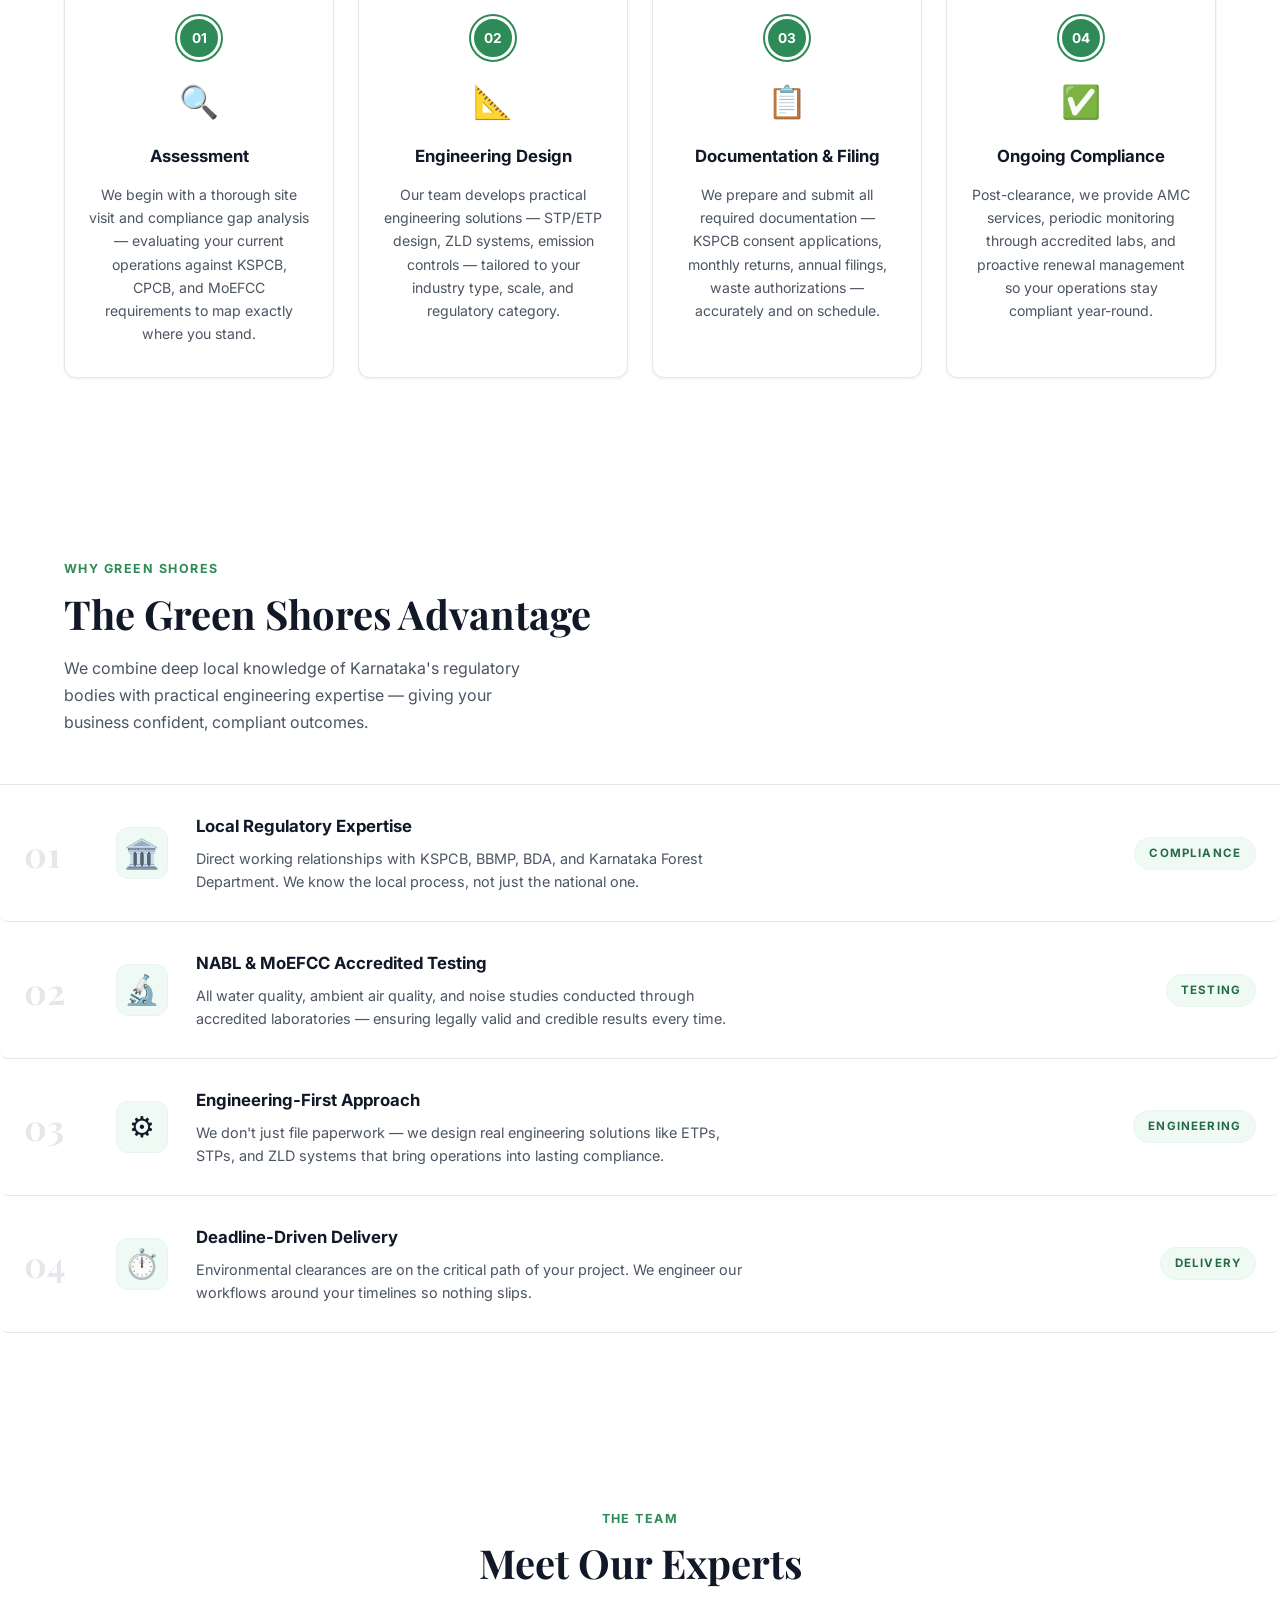
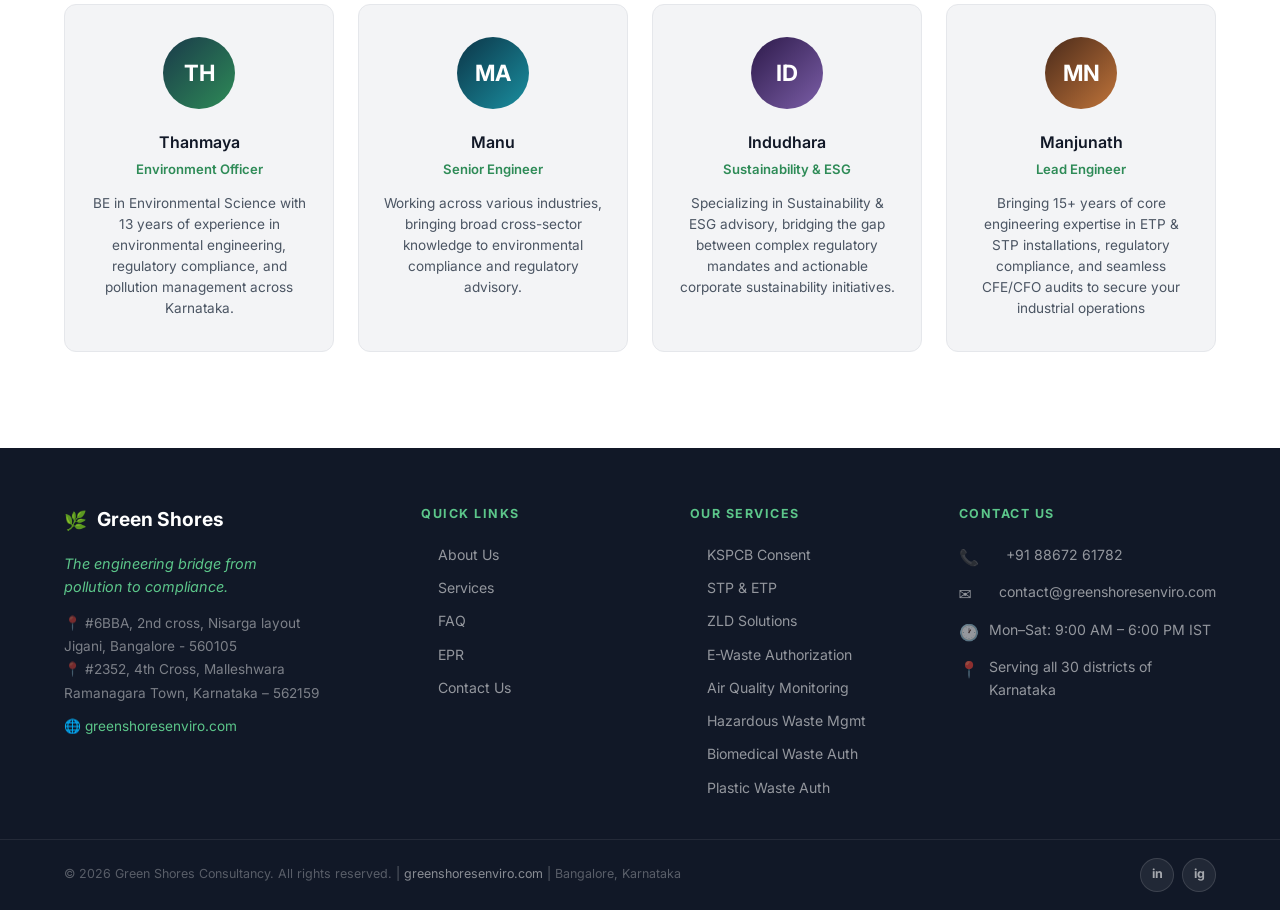
==== commit 6a70d505: "new changes" ====
--- a/index.html
+++ b/index.html
@@ -3,7 +3,7 @@
 <head>
   <meta charset="UTF-8" />
   <meta name="viewport" content="width=device-width, initial-scale=1.0" />
-  <title>Green Shores Consultancy | Environmental Solutions – Bangalore & Karnataka</title>
+  <title>Green Shores Consultancy |Environmental Consultancy in Bangalore | Environmental Solutions – Bangalore & Karnataka</title>
   <meta name="description" content="Green Shores Consultancy — trusted environmental consultant in Bangalore for KSPCB CTE/CTO consent, ETP & STP design, ZLD systems, pollution control, hazardous waste, e-waste authorization, and full regulatory compliance across Karnataka." />
   <meta name="keywords" content="
     Green Shores Consultancy Bangalore, Green Shores Enviro, Green Shores,
@@ -29,7 +29,10 @@
     effluent treatment plant design companies Bengaluru,
     waste management consultants in Bangalore, industrial water treatment consultants Bangalore,
     sustainability consulting firms in Bengaluru, EPR consultant, EPR consultant near me, EPR consultant in bangalore,EPR consultant bangalore,EPR consultant in Jigani, EPR consultant in Harohalli, EPR consultant in Peenya, EPR consultant in Tumkur, EPR consultant in Dabaspete, 
-    EPR consultant in Kunigal, EPR consultant in Bidadi, EPR Certification, EPR Registration, EPR annual filing
+    EPR consultant in Kunigal, EPR consultant in Bidadi, EPR Certification, EPR Registration, EPR annual filing, industrial compliance advisory bangalore, industrial compliance advisory tumkur, industrial compliance advisory Jigani, environmental engineering consultant bangalore,
+    environmental engineering consultant Jigani, environmental engineering consultant bommasandra, environmental engineering consultant Bidadi, Bidadi, environmental engineering consultant Harohalli, environmental engineering consultant Tumkur, cte cto clearance bangalore, 
+    cte cto clearance Jigani, cte cto clearance Harohalli, cte cto clearance Bidadi, cte cto clearance Tumkur, pollution control board NOC bangalore, pollution control board NOC near me, cfo clearance karnataka, cfo clearance Bangalore, cfo clearance near me, cfo clearance Jigani,
+    stp design consultancy, stp design consultancy in bangalore, stp design consultancy near me 
   " />
   <meta name="robots" content="index, follow" />
   <meta name="author" content="Green Shores Consultancy" />
@@ -98,7 +101,7 @@
     ]
   }
   </script>
-
+  <script src="layout.js" defer></script>
   <link rel="stylesheet" href="styles.css" />
   <link rel="preconnect" href="https://fonts.googleapis.com" />
   <link href="https://fonts.googleapis.com/css2?family=Inter:wght@300;400;500;600;700&family=Playfair+Display:wght@600;700&display=swap" rel="stylesheet" />
@@ -106,36 +109,14 @@
 <body>
 
   <!-- ======= NAVBAR ======= -->
-  <header id="navbar">
-    <div class="container nav-inner">
-      <a href="#hero" class="logo">
-        <span class="logo-icon"><img src="./img/green-shores-logo-375.png" alt="green shores logo"></span>
-        <span class="logo-text">Green Shores
-          <!-- <span class="accent"> Consultancy</span> -->
-        </span>
-      </a>
-      <nav>
-        <ul class="nav-links" id="navLinks">
-          <li><a href="#about">About</a></li>
-          <li><a href="#services">Services</a></li>
-          <li><a href="#why-us">Why Us</a></li>
-          <li><a href="#projects">Approach</a></li>
-          <li><a href="#team">Team</a></li>
-          <li><a href="#contact">Contact Us</a></li>
-        </ul>
-        <button class="hamburger" id="hamburger" aria-label="Toggle menu">
-          <span></span><span></span><span></span>
-        </button>
-      </nav>
-    </div>
-  </header>
+  <special-header></special-header>
 
   <!-- ======= HERO ======= -->
   <section id="hero">
     <div class="hero-overlay"></div>
     <div class="container hero-content">
       <h1 class="hero-tag">Trusted Environmental Consultancy · Bangalore & Karnataka</h1>
-      <h1>The Engineering Bridge from <span class="accent">Pollution to Compliance</span></h1>
+      <h4>The Engineering Bridge from <span class="accent">Pollution to Compliance</span></h4>
       <p class="hero-sub">Green Shores is a trusted and experienced environmental consultancy helping industries across Bangalore and Karnataka navigate pollution control, obtain KSPCB clearances, and build lasting environmental compliance — through practical engineering, not just paperwork.</p>
       <div class="hero-cta">
         <a href="#services" class="btn btn-primary">Explore Services</a>
@@ -158,7 +139,7 @@
       </div>
       <div class="about-text">
         <p class="section-tag">About Green Shores</p>
-        <h2 class="section-title">Rooted in Bangalore. Committed to the Planet.</h2>
+        <h2 class="section-title">KSPCB and CPCB Statutory Clearances (CTE &amp; CTO)</h2>
         <p>Green Shores Consultancy is a trusted and highly experienced environmental consultancy founded in Bangalore with a single mission: to bridge the gap between rapid urban development and responsible environmental stewardship. We are a popular choice for industries, urban local bodies, and infrastructure developers across Karnataka — known for science-backed rigour and deep local regulatory expertise.</p>
         <p>Our multidisciplinary team of environmental scientists, engineers, legal experts, and GIS analysts works closely with clients to navigate Karnataka's complex environmental landscape — from KSPCB compliance to national EIA mandates. As a high-rated environmental consultancy in Bangalore, we deliver reliable outcomes on time.</p>
         <ul class="about-highlights">
@@ -172,11 +153,15 @@
     </div>
   </section>
 
+
+
+
+
   <!-- ======= SERVICES ======= -->
   <section id="services">
     <div class="container">
       <p class="section-tag center">What We Do</p>
-      <h2 class="section-title center">Engineering-Led Environmental Solutions</h2>
+      <div class="section-title center">Engineering-Led Environmental Solutions</div>
       <p class="section-sub center">We bridge the gap between industrial advancement and environmental stewardship — through precision engineering and end-to-end compliance support.</p>
 
       <!-- What We Do cards -->
@@ -215,7 +200,7 @@
   <section id="projects">
     <div class="container">
       <p class="section-tag center">Our Approach</p>
-      <h2 class="section-title center">How We Work</h2>
+      <div class="section-title center">How We Work</div>
       <p class="section-sub center">A clear, four-step process that takes your business from the current compliance gap to full regulatory clearance — with no loose ends.</p>
       <div class="process-grid">
 
@@ -251,188 +236,14 @@
     </div>
   </section>
 
-  <!-- ======= EPR ======= -->
-  
-  <section id="services">
-    <div class="container">
-      <h2 class="section-title center">What is EPR</h2>
-        <div>In the context of the CPCB (Central Pollution Control Board) in India, EPR stands for Extended Producer Responsibility.</div>
-        <p>In India, Extended Producer Responsibility (EPR) Certification is a mandatory CPCB compliance for all Producers, Importers, 
-        and Brand Owners (PIBOs). This framework legally requires businesses to manage and recycle the post-consumer waste generated by their products—including plastic packaging, e-waste, batteries, and tyres</p>
-    </div>
-
-
-
-
-
-
-
-<div class="container epr-section">
-
-    <!-- 1. HERO SECTION -->
-    <section class="hero">
-        <h1>End-to-End CPCB EPR Compliance Management</h1>
-        <p>Navigating the Central Pollution Control Board’s digital ecosystem doesn't have to bottleneck your operations. We help Producers, Importers, and Brand Owners (PIBOs) seamlessly manage registrations, credit targets, and statutory audits.</p>
-    </section>
-
-    <!-- 2. CORE WASTE CATEGORIES -->
-    <section>
-        <div class="section-header">
-            <h2>Core Waste Categories Regulated by CPCB</h2>
-            <p>Educate your visitors on the specific regulatory frameworks managed under the centralized portal.</p>
-        </div>
-        
-        <div class="grid-categories">
-            <!-- Plastic Waste -->
-            <div class="category-card">
-                <span class="category-icon">📦</span>
-                <h3>Plastic Waste Management (PWM)</h3>
-                <p>Regulated under the Plastic Waste Management Rules, targeting all packaging sub-categories:</p>
-                <ul class="sub-list">
-                    <li><strong>Category I:</strong> Rigid plastic packaging.</li>
-                    <li><strong>Category II:</strong> Flexible plastic packaging (single or multi-layer).</li>
-                    <li><strong>Category III:</strong> Multi-layered plastic packaging (at least one layer of plastic and other materials).</li>
-                    <li><strong>Category IV:</strong> Compostable plastic sheets and packaging.</li>
-                </ul>
-            </div>
-
-            <!-- E-Waste -->
-            <div class="category-card">
-                <span class="category-icon">🔌</span>
-                <h3>E-Waste (Management) Rules</h3>
-                <p>Mandatory recycling targets for producers and importers of Electrical and Electronic Equipment (EEE), covering information technology, telecommunications, and consumer appliances.</p>
-            </div>
-
-            <!-- Battery Waste -->
-            <div class="category-card">
-                <span class="category-icon">🔋</span>
-                <h3>Battery Waste Management</h3>
-                <p>Applicable to all types of batteries (EV, industrial, automotive, and portable), ensuring safe collection, refurbishment, or material recovery targets are logged on the portal.</p>
-            </div>
-
-            <!-- Tyre Waste -->
-            <div class="category-card">
-                <span class="category-icon">🛞</span>
-                <h3>Waste Tyre Management</h3>
-                <p>Regulated targets ensuring that domestic manufacturing and tyre imports are offset by verified recycling and rubber/pyrolysis processing credits.</p>
-            </div>
-        </div>
-    </section>
-
-    <!-- 3. LIFECYCLE SECTION -->
-    <section>
-        <div class="section-header">
-            <h2>The CPCB Portal Compliance Lifecycle</h2>
-            <p>A clear look at the operational steps required to maintain a clean compliance record.</p>
-        </div>
-
-        <div class="lifecycle-list">
-            <div class="lifecycle-step">
-                <div class="step-label">Proactive Registration</div>
-                <div class="step-detail">Onboarding your entity on the CPCB centralized online portal with clean data mapping to prevent processing delays.</div>
-            </div>
-            
-            <div class="lifecycle-step">
-                <div class="step-label">EPR Action Planning</div>
-                <div class="step-detail">Formulating and submitting target waste collection and recycling strategies that match legal obligations.</div>
-            </div>
-
-            <div class="lifecycle-step">
-                <div class="step-label">Wallet & Credit Tracking</div>
-                <div class="step-detail">Continuous oversight of your digital CPCB wallet—monitoring opening balances, credit procurement validation, and strategic target exhaustion.</div>
-            </div>
-
-            <div class="lifecycle-step">
-                <div class="step-label">Annual Return Filing</div>
-                <div class="step-detail">Validating historical market introduction metrics and filing mandatory annual returns within statutory timelines.</div>
-            </div>
-        </div>
-    </section>
-
-    <!-- 4. CORPORATE RISK SECTION -->
-    <section>
-        <div class="risk-box">
-            <h3>⚠️ The Reality of Environmental Compensation (EC)</h3>
-            <div class="risk-text-highlight">Create urgency by highlighting the legal realities of CPCB enforcement.</div>
-            <p>The CPCB enforces strict penalties under the "Polluter Pays" principle. Failing to meet your annual recycling targets, delayed return filings, or utilizing unverified credits can attract severe financial liabilities.</p>
-            <p>Our technical due diligence team protects your enterprise by thoroughly auditing third-party recycling assets and protecting your supply chain from regulatory penalties.</p>
-        </div>
-    </section>
-
-</div>
-
-
-<div class="container">
-    <div class="section-header">
-        <h2>The CPCB EPR Registration Lifecycle</h2>
-        <p>A transparent, engineering-backed compliance roadmap</p>
-    </div>
-
-    <div class="timeline">
-        <!-- Step 1 -->
-        <div class="timeline-item">
-            <div class="timeline-badge"></div>
-            <div class="timeline-content">
-                <h3>Application Setup</h3>
-                <p>Digital onboarding on the centralized CPCB portal for Plastic, E-Waste, Batteries, or Tyres.</p>
-            </div>
-        </div>
-
-        <!-- Step 2 -->
-        <div class="timeline-item">
-            <div class="timeline-badge"></div>
-            <div class="timeline-content">
-                <h3>Dossier Compilation</h3>
-                <p>Structuring statutory business documents (GST, DIC/Incorporation) and authorized recycler agreements.</p>
-            </div>
-        </div>
-
-        <!-- Step 3 -->
-        <div class="timeline-item">
-            <div class="timeline-badge"></div>
-            <div class="timeline-content">
-                <h3>EPR Logistics Plan</h3>
-                <p>Designing a mandatory waste-mitigation strategy mapping out trace recovery frameworks.</p>
-            </div>
-        </div>
-
-        <!-- Step 4 -->
-        <div class="timeline-item">
-            <div class="timeline-badge"></div>
-            <div class="timeline-content">
-                <h3>Scrutiny & Review</h3>
-                <p>Dedicated handling of technical evaluations and clarification requests from CPCB officials.</p>
-            </div>
-        </div>
-
-        <!-- Step 5 -->
-        <div class="timeline-item">
-            <div class="timeline-badge"></div>
-            <div class="timeline-content">
-                <h3>Certificate Grant</h3>
-                <p>Receipt of the statutory EPR license required to legally operate and sell across India.</p>
-            </div>
-        </div>
-
-        <!-- Step 6 -->
-        <div class="timeline-item">
-            <div class="timeline-badge"></div>
-            <div class="timeline-content">
-                <h3>Post-Compliance Monitoring</h3>
-                <p>Continuous transaction logging, annual returns filing, and timely license renewals.</p>
-            </div>
-        </div>
-    </div>
-</div>
-
-  </section>
+ 
 
   <!-- ======= WHY US ======= -->
   <section id="why-us">
     <div class="why-header">
       <div class="container">
         <p class="section-tag">Why Green Shores</p>
-        <h2 class="section-title">The Green Shores Advantage</h2>
+        <div class="section-title">The Green Shores Advantage</div>
         <p class="why-intro">We combine deep local knowledge of Karnataka's regulatory bodies with practical engineering expertise — giving your business confident, compliant outcomes.</p>
       </div>
     </div>
@@ -480,7 +291,7 @@
   <section id="team">
     <div class="container">
       <p class="section-tag center">The Team</p>
-      <h2 class="section-title center">Meet Our Experts</h2>
+      <div class="section-title center">Meet Our Experts</div>
       <div class="team-grid">
 
         <div class="team-card">
@@ -517,242 +328,11 @@
     </div>
   </section>
 
-  <!-- ======= TESTIMONIALS ======= -->
-  <!-- ======= CONTACT ======= -->
-  <section id="contact">
-    <div class="container">
-      <p class="section-tag center">Get in Touch</p>
-      <h2 class="section-title center">Let's Solve Your Environmental Challenge</h2>
-      <p class="section-sub center">Whether you need an urgent compliance for the audit or a long-term sustainability strategy, our Bangalore team is ready to assist.</p>
-      <div class="contact-details-grid">
-        <div class="contact-item">
-          <span class="c-icon">📍</span>
-          <div>
-            <strong>Office</strong>
-            <p>#6BBA, 2nd cross, <br/>Nisarga layout <br/>Jigani, Bangalore - 560105</p>
-          </div>
-        </div>
-        <div class="contact-item">
-          <span class="c-icon">📞</span>
-          <div>
-            <strong>Phone</strong>
-            <p>+91 88672 61782</p>
-          </div>
-        </div>
-        <div class="contact-item">
-          <span class="c-icon">✉️</span>
-          <div>
-            <strong>Email</strong>
-            <p>contact@greenshoresenviro.com</p>
-          </div>
-        </div>
-        <div class="contact-item">
-          <span class="c-icon">🕐</span>
-          <div>
-            <strong>Working Hours</strong>
-            <p>Mon–Sat: 9:00 AM – 6:00 PM IST</p>
-          </div>
-        </div>
-      </div>
-    </div>
-  </section>
-
-  <!-- ======= FAQ ======= -->
-  <section id="faq">
-    <div class="container">
-      <p class="section-tag center">FAQs</p>
-      <h2 class="section-title center">Frequently Asked Questions</h2>
-      <p class="section-sub center">Common questions about KSPCB consent, compliance, and environmental regulations in Karnataka.</p>
-
-      <div class="faq-list">
-
-        <div class="faq-item">
-          <button class="faq-q" aria-expanded="false">
-            What is KSPCB consent and why is it mandatory?
-            <span class="faq-icon"></span>
-          </button>
-          <div class="faq-a">
-            <p>KSPCB (Karnataka State Pollution Control Board) consent is a mandatory approval for any industry or establishment that generates air emissions, liquid effluents, or solid/hazardous waste. Operating without valid consent is a legal violation under the Water Act (1974) and Air Act (1981), and can result in closure notices, penalties, or criminal liability.</p>
-          </div>
-        </div>
-
-        <div class="faq-item">
-          <button class="faq-q" aria-expanded="false">
-            What is the difference between CFE and CFO?
-            <span class="faq-icon"></span>
-          </button>
-          <div class="faq-a">
-            <p><strong>CFE (Consent for Establishment)</strong> — obtained before construction begins. It is a No Objection Certificate confirming the proposed activity meets environmental norms.<br/><br/><strong>CFO (Consent for Operation)</strong> — obtained after construction is complete and before production begins. Both are mandatory under KSPCB regulations.</p>
-          </div>
-        </div>
-
-        <div class="faq-item">
-          <button class="faq-q" aria-expanded="false">
-            How long does KSPCB consent approval take?
-            <span class="faq-icon"></span>
-          </button>
-          <div class="faq-a">
-            <p>Timelines depend on the industry category (Red, Orange, Green, or White):<br/>— <strong>Green / White:</strong> 15–30 days<br/>— <strong>Orange:</strong> 30–60 days<br/>— <strong>Red:</strong> 60–90 days (may involve site inspection)<br/>Delays most often occur due to incomplete applications. Green Shores ensures all submissions are complete on the first attempt.</p>
-          </div>
-        </div>
-
-        <div class="faq-item">
-          <button class="faq-q" aria-expanded="false">
-            What documents are required for KSPCB consent?
-            <span class="faq-icon"></span>
-          </button>
-          <div class="faq-a">
-            <p>Core documents include: site plan and layout, process flow diagram, raw material and product details, ETP/STP design, pollution control measures, land ownership/lease documents, local body NOC, and factory licence. Additional documents may be required based on industry category. Green Shores prepares and verifies all documentation before submission.</p>
-          </div>
-        </div>
-
-        <div class="faq-item">
-          <button class="faq-q" aria-expanded="false">
-            Is an ETP or STP mandatory for my industry?
-            <span class="faq-icon"></span>
-          </button>
-          <div class="faq-a">
-            <p>Yes, if your industry generates process effluent or sewage that cannot meet KSPCB discharge norms without treatment. An <strong>ETP</strong> is required for industrial process wastewater. An <strong>STP</strong> is mandatory for establishments generating 20+ KLD of sewage. KSPCB will not grant CFO without a functional ETP/STP where applicable.</p>
-          </div>
-        </div>
-
-        <div class="faq-item">
-          <button class="faq-q" aria-expanded="false">
-            What is Zero Liquid Discharge (ZLD) and when is it required?
-            <span class="faq-icon"></span>
-          </button>
-          <div class="faq-a">
-            <p>ZLD is a treatment approach where all process effluent is recycled within the facility — zero liquid waste discharged to the environment. KSPCB and the NGT mandate ZLD for industries such as textile dyeing, tanneries, distilleries, sugar mills, and certain pharmaceutical units. Green Shores designs cost-effective ZLD systems tailored to your industry scale.</p>
-          </div>
-        </div>
-
-        <div class="faq-item">
-          <button class="faq-q" aria-expanded="false">
-            What are KSPCB monthly returns and annual filings?
-            <span class="faq-icon"></span>
-          </button>
-          <div class="faq-a">
-            <p><strong>Monthly returns</strong> include effluent quality data, stack emission reports, and water consumption details. <strong>Annual filings</strong> cover a comprehensive environmental performance report. Failure to submit on time can result in consent suspension. Green Shores manages all recurring filings so nothing lapses.</p>
-          </div>
-        </div>
-
-        <div class="faq-item">
-          <button class="faq-q" aria-expanded="false">
-            How are hazardous wastes managed under KSPCB?
-            <span class="faq-icon"></span>
-          </button>
-          <div class="faq-a">
-            <p>Under the Hazardous and Other Wastes Rules (2016), industries must obtain KSPCB authorisation, maintain a waste manifest system, store waste in designated areas, and dispose only through KSPCB-approved recyclers or TSDFs. Green Shores handles authorisation, waste audits, and coordination with approved disposal agencies.</p>
-          </div>
-        </div>
-
-        <div class="faq-item">
-          <button class="faq-q" aria-expanded="false">
-            What is e-waste authorisation and who needs it?
-            <span class="faq-icon"></span>
-          </button>
-          <div class="faq-a">
-            <p>Under the E-Waste (Management) Rules 2022, producers, manufacturers, bulk consumers, and dealers of electrical/electronic equipment must obtain EPR (Extended Producer Responsibility) authorisation from CPCB. This includes IT companies, hospitals, educational institutions, and manufacturing firms. Green Shores manages the entire EPR registration and annual compliance process.</p>
-          </div>
-        </div>
-
-        <div class="faq-item">
-          <button class="faq-q" aria-expanded="false">
-            What happens if KSPCB consent lapses or is not renewed on time?
-            <span class="faq-icon"></span>
-          </button>
-          <div class="faq-a">
-            <p>Operating with lapsed consent is treated as operating without consent — consequences include show-cause notices, closure directions, financial penalties, and criminal prosecution of company officers. Renewal applications must be submitted at least 4 months before expiry. Green Shores tracks renewal calendars for all clients and initiates the process proactively to ensure zero lapses.</p>
-          </div>
-        </div>
-
-      </div>
-    </div>
-  </section>
+  
 
   <!-- ======= FOOTER ======= -->
-  <footer id="footer">
-
-    <!-- Main footer body -->
-    <div class="footer-body">
-      <div class="container footer-body-inner">
-
-        <div class="footer-col-brand">
-          <a href="#hero" class="logo">
-            <span class="logo-icon">🌿</span>
-            <span class="logo-text">Green Shores
-              <!-- <span class="accent"> Consultancy</span> -->
-            </span>
-          </a>
-          <p class="footer-tagline">The engineering bridge from<br/>pollution to compliance.</p>
-          <p class="footer-address">📍 #6BBA, 2nd cross, Nisarga layout <br/>Jigani, Bangalore - 560105</p>
-          <p class="footer-address">📍 #2352, 4th Cross, Malleshwara<br/>Ramanagara Town, Karnataka – 562159</p>
-          <p class="footer-website">🌐 <a href="https://greenshoresenviro.com" target="_blank" rel="noopener">greenshoresenviro.com</a></p>
-        </div>
-
-        <div class="footer-col-nav">
-          <h5>Quick Links</h5>
-          <ul>
-            <li><a href="#about">About Us</a></li>
-            <li><a href="#services">Services</a></li>
-            <li><a href="#projects">How We Work</a></li>
-            <li><a href="#why-us">Why Us</a></li>
-            <li><a href="#team">Our Team</a></li>
-            <li><a href="#contact">Contact</a></li>
-          </ul>
-        </div>
-
-        <div class="footer-col-nav">
-          <h5>Our Services</h5>
-          <ul>
-            <li><a href="#services">KSPCB Consent</a></li>
-            <li><a href="#services">STP &amp; ETP</a></li>
-            <li><a href="#services">ZLD Solutions</a></li>
-            <li><a href="#services">E-Waste Authorization</a></li>
-            <li><a href="#services">Air Quality Monitoring</a></li>
-            <li><a href="#services">Hazardous Waste Mgmt</a></li>
-            <li><a href="#services">Biomedical Waste Auth</a></li>
-            <li><a href="#services">Plastic Waste Auth</a></li>
-          </ul>
-        </div>
-
-        <div class="footer-col-nav">
-          <h5>Contact Us</h5>
-          <ul class="footer-contact-list">
-            <li>
-              <span class="fc-icon">📞</span>
-              <a href="tel:+918867261782">+91 88672 61782</a>
-            </li>
-            <li>
-              <span class="fc-icon">✉️</span>
-              <a href="mailto:contact@greenshoresenviro.com">contact@greenshoresenviro.com</a>
-            </li>
-            <li>
-              <span class="fc-icon">🕐</span>
-              <span>Mon–Sat: 9:00 AM – 6:00 PM IST</span>
-            </li>
-            <li>
-              <span class="fc-icon">📍</span>
-              <span>Serving all 30 districts of Karnataka</span>
-            </li>
-          </ul>
-        </div>
-
-      </div>
-    </div>
-
-    <!-- Bottom bar -->
-    <div class="footer-bar">
-      <div class="container footer-bar-inner">
-        <p>© 2026 Green Shores Consultancy. All rights reserved. | <a href="https://greenshoresenviro.com" target="_blank" rel="noopener">greenshoresenviro.com</a> | Bangalore, Karnataka</p>
-        <div class="footer-social">
-          <a href="#" aria-label="LinkedIn">in</a>
-          <a href="#" aria-label="Instagram">ig</a>
-        </div>
-      </div>
-    </div>
-
-  </footer>
+   <special-footer></special-footer>
+  
 
   <script src="script.js"></script>
 </body>
--- a/styles.css
+++ b/styles.css
@@ -51,7 +51,7 @@
 ul { list-style: none; }
 
 .container {
-  max-width: 1160px;
+  max-width: 1200px;
   margin: 0 auto;
   padding: 0 24px;
 }
@@ -120,7 +120,7 @@
             text-align: center;
         }
 
-        .epr-section .hero h1 {
+        .epr-section .hero h4 {
             font-family: var(--font-head);
             font-size: 2rem;
             margin: 0 0 20px 0;
@@ -298,7 +298,7 @@
 
         /* --- RESPONSIVE ADAPTATIONS --- */
         @media (max-width: 768deg) {
-            .epr-section .hero h1 { font-size: 2rem; }
+            .epr-section .hero h4 { font-size: 2rem; }
             .epr-section .grid-categories { grid-template-columns: 1fr; }
             .epr-section .lifecycle-step { flex-direction: column; }
             .epr-section .step-label { padding: 15px; min-width: auto; justify-content: flex-start; }
@@ -430,9 +430,14 @@
   line-height: 1.22;
   color: var(--dark);
   margin-bottom: 16px;
+  font-weight: bold;
 }
 .section-title.center { text-align: center; }
-
+.section-title-green{
+    color: var(--primary-green);
+    font-size: 2rem;
+    margin-bottom: 10px;
+}
 .section-sub {
   color: var(--gray-600);
   max-width: 620px;
@@ -464,7 +469,7 @@
 
 #navbar.scrolled .logo-text { color: var(--green-700); }
 #navbar.scrolled .nav-links a { color: var(--green-400); }
-#navbar.scrolled .nav-links a:hover { color: var(--green-400); }
+#navbar.scrolled .nav-links a:hover { color: var(--green-400); font-size: 18px;}
 #navbar.scrolled .hamburger span { background: var(--green-400); }
 
 @media(min-width: 767px){
@@ -505,7 +510,6 @@
   font-weight: 500;
   transition: var(--transition);
 }
-.nav-links a:hover { color: var(--white); }
 
 .hamburger {
   display: none;
@@ -573,7 +577,7 @@
   margin-bottom: 24px;
 }
 
-.hero-content h1 {
+.hero-content h4 {
   font-family: var(--font-head);
   font-size: clamp(2.2rem, 5vw, 3.8rem);
   line-height: 1.15;
@@ -795,7 +799,7 @@
   border-bottom: 1px solid var(--gray-200);
 }
 .why-header .section-tag { color: var(--green-600); }
-.why-header .section-title { color: var(--dark); max-width: 520px; }
+.why-header .section-title { color: var(--dark); }
 .why-intro {
   color: var(--gray-600);
   font-size: 1rem;
@@ -1280,3 +1284,47 @@
 
 
 
+
+
+/* customised css */
+.img-responsive{
+  width: 100%;
+  height: auto;
+  display: block;
+}
+.mt-72px-navbar{
+  margin-top: 72px;
+}
+@media (max-width: 768px) {
+  /* Ensure hamburger icon lines are dark green by default when bar is white */
+  .hamburger span {
+    background: var(--green-700);
+  }
+
+  .nav-links {
+    position: fixed;
+    top: 72px; /* Align properly below header height */
+    right: -100%;
+    height: auto;
+    max-height: calc(100vh - 90px);
+    width: min(320px, 90%);
+    background: var(--green-600);
+    border-radius: 16px;
+    flex-direction: column;
+    align-items: flex-start;
+    justify-content: flex-start;
+    padding: 32px 24px;
+    gap: 20px;
+    transition: right 0.35s ease;
+    z-index: 9998;
+    box-shadow: -4px 10px 30px rgba(0,0,0,.25);
+    overflow-y: auto;
+  }
+
+  .nav-links.open {
+    right: 16px; /* Pops out cleanly on top-right */
+  }
+}
+
+/* customised css */
+
